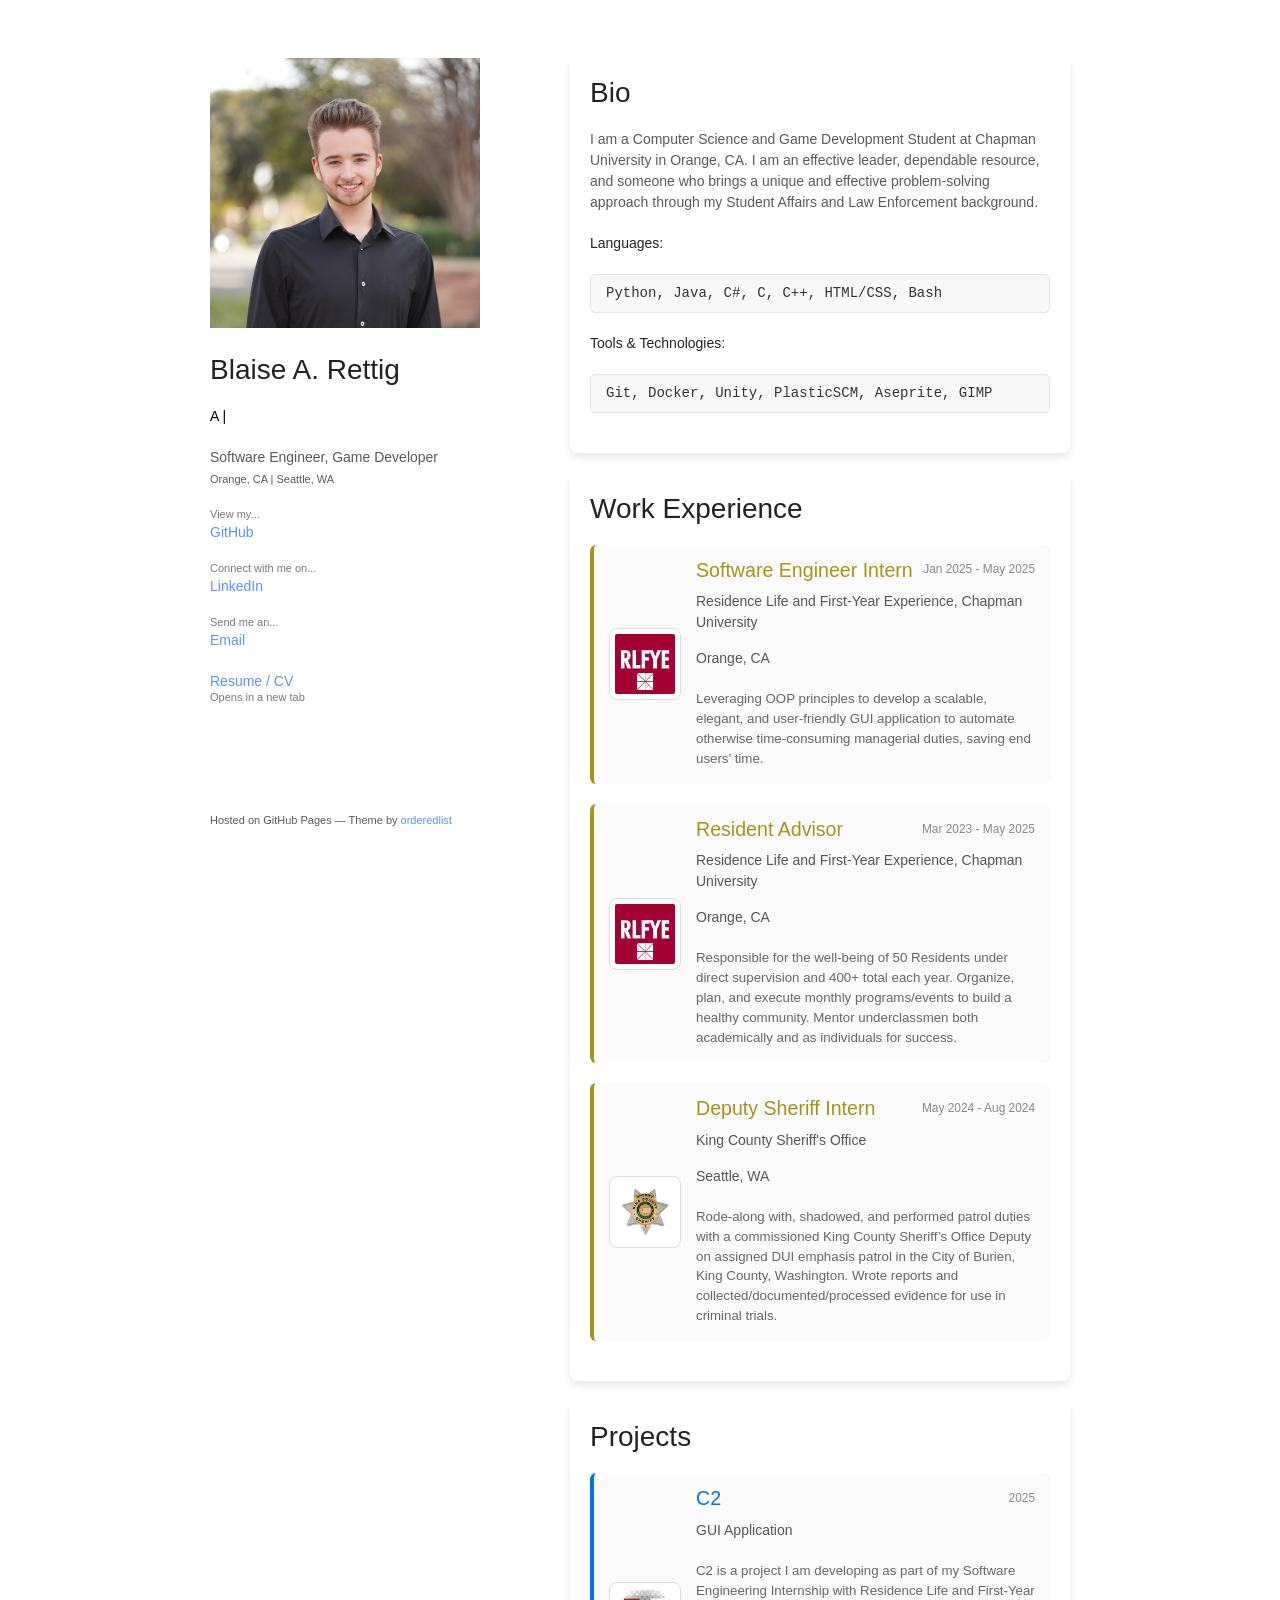
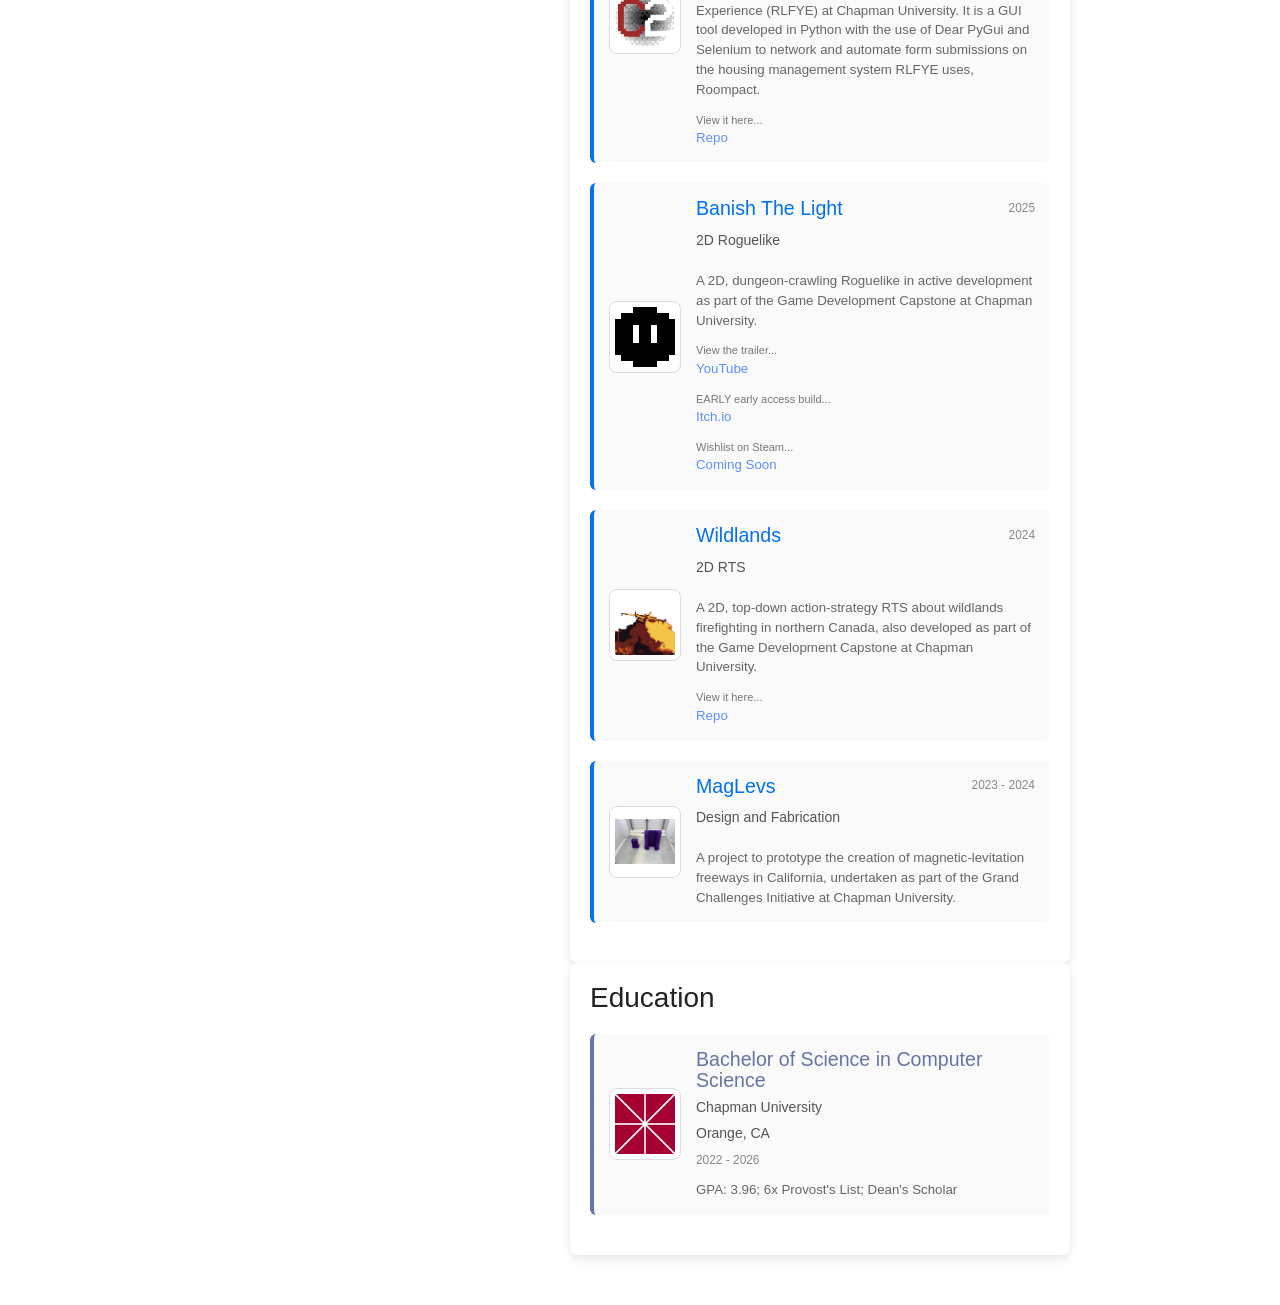
==== index.html @ 91a8cd62 "ea build" ====
<!doctype html>
<html>
  <head>
    <meta charset="utf-8">
    <meta http-equiv="X-UA-Compatible" content="chrome=1">
    <title>Blaise A. Rettig</title>

    <link rel="stylesheet" href="stylesheets/styles.css">
    <link rel="stylesheet" href="stylesheets/pygment_trac.css">
    <link rel="icon" type="image/x-icon" href="assets/img/favicon.png">
    <meta name="viewport" content="width=device-width">
    <!--[if lt IE 9]>
    <script src="//html5shiv.googlecode.com/svn/trunk/html5.js"></script>
    <![endif]-->
  </head>
  <body>

    <div id="project-modal" class="modal">
      <div class="modal-content">
          <span class="close-btn" onclick="closeModal()">&times;</span>
          <h3 id="modal-title">Project Name</h3>
          <img id="main-display" src="" alt="Main Project Image">
          <div id="thumbnail-container" class="thumbnail-container"></div>
          <p class="modal-description" id="modal-description"></p>
      </div>
    </div>

    <div class="wrapper">
      <header>

        <img src="assets/img/passport-new.JPG" alt="Me!" title="Me!"><br><br>

        <h1>Blaise A. Rettig</h1>
        
        <p style="color:#000000">A <span class="typing" style="font-weight: 300; color:#5d8fff;"></span></p>

        <script src="assets/vendor/typed.js/typed.min.js"></script>
          <script type="text/javascript">
            var typed = new Typed('.typing',{
              strings: ["Leader", "Professional", "Problem-Solver","Creator"],
              loop: true,
              typeSpeed: 80,
              backSpeed: 40
            });
          </script>

        <p>Software Engineer, Game Developer<br><small>Orange, CA | Seattle, WA</small></p>
        

        <p class="view"><a href="https://github.com/blaiserettig"><small>View my...</small>GitHub</a></p>
        <p class="view"><a href="https://www.linkedin.com/in/blaise-rettig-191649284/"><small>Connect with me on...</small>LinkedIn</a></p>
        <p class="view"><a href="mailto:blaiserettig@hotmail.com"><small>Send me an...</small>Email</a></p>
        <p class="view"><a href="assets\resume\Rettig_Blaise_Resume.pdf" target="_blank" class="resume-link">Resume / CV<small>Opens in a new tab</small></a></p>
        
<!--         <ul>
          <li><a href="https://github.com/orderedlist/minimal/zipball/master">Download <strong>ZIP File</strong></a></li>
          <li><a href="https://github.com/orderedlist/minimal/tarball/master">Download <strong>TAR Ball</strong></a></li>
          <li><a href="http://github.com/orderedlist/minimal">Fork On <strong>GitHub</strong></a></li>
        </ul> -->
      </header>
      <section>

        <div class="container">

        <h1>Bio</h1>

        <p>I am a Computer Science and Game Development Student at Chapman University in Orange, CA. I am an effective leader, dependable resource,
          and someone who brings a unique and effective problem-solving approach through my Student Affairs and Law Enforcement background.</p>

        <p><strong>Languages:</strong></p><pre>Python, Java, C#, C, C++, HTML/CSS, Bash</pre> 
        <p><strong>Tools & Technologies:</strong></p><pre>Git, Docker, Unity, PlasticSCM, Aseprite, GIMP</pre> 

        </div><br>

        <div class="container">
          <h1>Work Experience</h1>
  

          <div class="experience-item">
            <img src="assets/img/rlfye_logo.png" alt="RLFYE logo" title="RLFYE logo">
            <div class="experience-content">
                <div class="experience-header">
                    <h3>Software Engineer Intern</h3>
                    <span class="date">Jan 2025 - May 2025</span>
                </div>
                <h4>Residence Life and First-Year Experience, Chapman University</h4>
                <h4>Orange, CA</h4>
                <p>Leveraging OOP principles to develop a scalable, elegant, and user-friendly GUI application to automate otherwise time-consuming managerial duties, saving end users’ time.</p>
            </div>
        </div>

        <div class="experience-item">
          <img src="assets/img/rlfye_logo.png" alt="RLFYE logo" title="RLFYE logo">
          <div class="experience-content">
              <div class="experience-header">
                  <h3>Resident Advisor</h3>
                  <span class="date">Mar 2023 - May 2025</span>
              </div>
              <h4>Residence Life and First-Year Experience, Chapman University</h4>
              <h4>Orange, CA</h4>
              <p>Responsible for the well-being of 50 Residents under direct supervision and 400+ total each year. Organize, plan, and execute monthly programs/events to build a healthy community. Mentor underclassmen both academically and as individuals for success.</p>
          </div>
      </div>

      <div class="experience-item">
        <img src="assets/img/king_county_sheriff_s_office_logo.jpg" alt="KCSO logo" title="KCSO logo">
        <div class="experience-content">
            <div class="experience-header">
                <h3>Deputy Sheriff Intern</h3>
                <span class="date">May 2024 - Aug 2024</span>
            </div>
            <h4>King County Sheriff's Office</h4>
            <h4>Seattle, WA</h4>
            <p>Rode-along with, shadowed, and performed patrol duties with a commissioned King County Sheriff’s Office Deputy on assigned DUI emphasis patrol in the City of Burien, King County, Washington. Wrote reports and collected/documented/processed evidence for use in criminal trials.</p>
        </div>
    </div>
  
      </div><br>

      <div class="container">
        <h1>Projects</h1>

        <div class="project-item" onclick="openModal('C2', ['assets/img/C2_PREVIEW_1.png', 'assets/img/C2_PREVIEW_2.png', 'assets/img/C2_PREVIEW_3.png', 'assets/img/C2_DEMO.gif'])">
            <img src="assets/img/C2_LOGO.png" alt="C2 logo" title="C2 logo">
            <div class="project-content">
                <div class="project-header">
                    <h3>C2</h3>
                    <span class="date">2025</span>
                </div>
                <h4>GUI Application</h4>
                <p>C2 is a project I am developing as part of my Software Engineering Internship with Residence Life and First-Year Experience (RLFYE) at Chapman University. 

                  It is a GUI tool developed in Python with the use of Dear PyGui and Selenium to network and automate form submissions on the housing management system RLFYE uses, Roompact.</p>
                  <p class="view"><a href="https://github.com/blaiserettig/C2" target="_blank" onclick="event.stopPropagation();"><small>View it here...</small>Repo</a></p>
                </div>
        </div>

        <div class="project-item" onclick="openModal('Banish The Light', ['assets/img/BTL_PREVIEW_1.png', 'assets/img/BTL_PREVIEW_2.PNG', 'assets/img/BTL_PREVIEW_3.PNG', 'assets/img/BTL_PREVIEW_4.png', 'assets/img/BTL_PREVIEW_5.png'])">
            <img src="assets/img/BTL_LOGO.png" alt="BTL logo" title="BTL logo">
            <div class="project-content">
                <div class="project-header">
                    <h3>Banish The Light</h3>
                    <span class="date">2025</span>
                </div>
                <h4>2D Roguelike</h4>
                <p>A 2D, dungeon-crawling Roguelike in active development as part of the Game Development Capstone at Chapman University.</p>
                <p class="view"><a href="https://www.youtube.com/watch?v=46t07EOdlh8" target="_blank" onclick="event.stopPropagation();"><small>View the trailer...</small>YouTube</a></p>
                <p class="view"><a href="https://tplatt.itch.io/banish-the-light" target="_blank" onclick="event.stopPropagation();"><small>EARLY early access build...</small>Itch.io</a></p>
                <p class="view"><a href="" target="_blank" onclick="event.stopPropagation();"><small>Wishlist on Steam...</small>Coming Soon</a></p>
            </div>
        </div>

        <div class="project-item" onclick="openModal('Wildlands', ['assets/img/WILDLANDS_PREVIEW_1.png', 'assets/img/WILDLANDS_PREVIEW_2.png', 'assets/img/WILDLANDS_PREVIEW_3.png'])">
          <img src="assets/img/WILDLANDS_LOGO.png" alt="Wildlands logo" title="Wildlands logo">
          <div class="project-content">
              <div class="project-header">
                  <h3>Wildlands</h3>
                  <span class="date">2024</span>
              </div>
              <h4>2D RTS</h4>
              <p>A 2D, top-down action-strategy RTS about wildlands firefighting in northern Canada, also developed as part of the Game Development Capstone at Chapman University.</p>
              <p class="view"><a href="https://github.com/blaiserettig/Wildlands" target="_blank" onclick="event.stopPropagation();"><small>View it here...</small>Repo</a></p>
          </div>
      </div>

      <div class="project-item" onclick="openModal('MagLevs', ['assets/img/MAGLEV_PREVIEW_1.png', 'assets/img/MAGLEV_PREVIEW_2.png', 'assets/img/MAGLEV_PREVIEW_3.png'])">
        <img src="assets/img/MAGLEV_LOGO.png" alt="Maglevs logo" title="Maglevs logo">
        <div class="project-content">
            <div class="project-header">
                <h3>MagLevs</h3>
                <span class="date">2023 - 2024</span>
            </div>
            <h4>Design and Fabrication</h4>
            <p>A project to prototype the creation of magnetic-levitation freeways in California, undertaken as part of the Grand Challenges Initiative at Chapman University.</p>
        </div>
    </div>

    </div>

    <!-- Modal -->
    <div id="project-modal" class="modal">
      <div class="modal-content">
          <span class="close-btn" onclick="closeModal()">×</span>
          <h3 id="modal-title">Project Name</h3>
          <div class="main-image-container">
              <img id="main-display" src="" alt="Project image">
              <span class="nav-arrow left" onclick="changeImage(-1)">❮</span>
              <span class="nav-arrow right" onclick="changeImage(1)">❯</span>
          </div>
          <div class="thumbnail-container" id="thumbnail-container"></div>
          <p class="modal-description" id="modal-description"></p>
      </div>
  </div>

    <script>
      let currentImages = [];
      let currentIndex = 0;

      function openModal(title, images, description) {
          currentImages = images;
          currentIndex = 0;
          
          document.getElementById("modal-title").textContent = title;
          document.getElementById("modal-description").textContent = description;
          
          const mainImage = document.getElementById("main-display");
          const thumbnailContainer = document.getElementById("thumbnail-container");

          // Set initial main image
          mainImage.src = images[0];

          // Populate thumbnails
          thumbnailContainer.innerHTML = "";
          images.forEach((img, index) => {
              const thumb = document.createElement("img");
              thumb.src = img;
              thumb.alt = title;
              thumb.title = title;
              thumb.classList.add("thumbnail");
              if (index === 0) thumb.classList.add("active");

              thumb.onclick = () => {
                  currentIndex = index;
                  updateMainImage();
              };

              thumbnailContainer.appendChild(thumb);
          });

          document.getElementById("project-modal").style.display = "flex";
      }

      function updateMainImage() {
          const mainImage = document.getElementById("main-display");
          const thumbnails = document.querySelectorAll(".thumbnail");
          
          mainImage.src = currentImages[currentIndex];
          thumbnails.forEach((thumb, index) => {
              thumb.classList.toggle("active", index === currentIndex);
          });
      }

      function changeImage(direction) {
          currentIndex = (currentIndex + direction + currentImages.length) % currentImages.length;
          updateMainImage();
      }

      function closeModal() {
          document.getElementById("project-modal").style.display = "none";
      }

      // Close modal when clicking outside
      window.addEventListener('click', function(event) {
          const modal = document.getElementById('project-modal');
          if (event.target === modal) {
              closeModal();
          }
      });

      // Keyboard navigation
      document.addEventListener('keydown', function(event) {
          if (document.getElementById("project-modal").style.display === "flex") {
              if (event.key === "ArrowLeft") {
                  changeImage(-1);
              } else if (event.key === "ArrowRight") {
                  changeImage(1);
              } else if (event.key === "Escape") {
                  closeModal();
              }
          }
      });
  </script>

        <div class="container">
          <h1>Education</h1>

          <div class="education-item">
            <img src="assets/img/chapman_university_logo.jpg" alt="Chapman logo" title="Chapman logo">
            <div class="education-content">
                <h3>Bachelor of Science in Computer Science</h3>
                <h4>Chapman University</h4>
                <h4>Orange, CA</h4>
                <span class="date">2022 - 2026</span>
                <p>GPA: 3.96; 6x Provost's List;  Dean's Scholar </p>
            </div>
        </div>



        </div>


      </section>
      <footer>
        <!-- <p>Website based on the work of <a href="http://github.com/orderedlist">Steve Smith</a></p> -->
        <p><small>Hosted on GitHub Pages &mdash; Theme by <a href="https://github.com/orderedlist">orderedlist</a></small></p>
      </footer>
    </div>
    <script src="javascripts/scale.fix.js"></script>
  </body>
</html>
---- stylesheets/styles.css ----
body {
  background-color: #fff;
  padding:50px;
  font: 14px/1.5 -apple-system, BlinkMacSystemFont, "Segoe UI", Roboto, Oxygen, Ubuntu, Cantarell, "Fira Sans", "Droid Sans", "Helvetica Neue", Arial, sans-serif, "Apple Color Emoji", "Segoe UI Emoji", "Segoe UI Symbol";
  color:#595959;
  font-weight:400;
}

h1, h2, h3, h4, h5, h6 {
  color:#222;
  margin:0 0 20px;
}

p, ul, ol, table, pre, dl {
  margin:0 0 20px;
}

h1, h2, h3 {
  line-height:1.1;
}

h1 {
  font-size:28px;
  font-weight: 500;
}

h2 {
  color:#393939;
  font-weight: 500;
}

h3, h4, h5, h6 {
  color:#494949;
  font-weight: 500;
}

a {
  color:#5d8fff;
  text-decoration:none;
}

a:hover {
  color:#31a1ae;
}

a small {
  font-size:11px;
  color:#777;
  margin-top:-0.3em;
  display:block;
}

a:hover small {
  color:#777;
}


.wrapper {
  width:860px;
  margin:0 auto;
}

blockquote {
  border-left:1px solid #e5e5e5;
  margin:0;
  padding:0 0 0 20px;
  font-style:italic;
}

code, pre {
  font-family:Monaco, Bitstream Vera Sans Mono, Lucida Console, Terminal, Consolas, Liberation Mono, DejaVu Sans Mono, Courier New, monospace;
  color:#333;
  white-space: pre-wrap;       /* Since CSS 2.1 */
    white-space: -moz-pre-wrap;  /* Mozilla, since 1999 */
    white-space: -pre-wrap;      /* Opera 4-6 */
    white-space: -o-pre-wrap;    /* Opera 7 */
    word-wrap: break-word;       /* Internet Explorer 5.5+ */
}

pre {
  padding:8px 15px;
  background: #f8f8f8;
  border-radius:5px;
  border:1px solid #e5e5e5;
  overflow-x: auto;
}

table {
  width:100%;
  border-collapse:collapse;
}

th, td {
  text-align:left;
  padding:5px 10px;
  border-bottom:1px solid #e5e5e5;
}

dt {
  color:#444;
  font-weight:500;
}

th {
  color:#444;
}

img {
  max-width:100%;
}

header {
  width:270px;
  float:left;
  position:fixed;
  -webkit-font-smoothing:subpixel-antialiased;
}

header ul {
  list-style:none;
  height:40px;
  padding:0;
  background: #f4f4f4;
  border-radius:5px;
  border:1px solid #e0e0e0;
  width:270px;
}

header li {
  width:89px;
  float:left;
  border-right:1px solid #e0e0e0;
  height:40px;
}

header li:first-child a {
  border-radius:5px 0 0 5px;
}

header li:last-child a {
  border-radius:0 5px 5px 0;
}

header ul a {
  line-height:1;
  font-size:11px;
  color:#999;
  display:block;
  text-align:center;
  padding-top:6px;
  height:34px;
}

header ul a:hover {
  color:#999;
}

header ul a:active {
  background-color:#f0f0f0;
}

strong {
  color:#222;
  font-weight:500;
}

header ul li + li + li {
  border-right:none;
  width:89px;
}

header ul a strong {
  font-size:14px;
  display:block;
  color:#222;
}

section {
  width:500px;
  float:right;
  padding-bottom:50px;
}

small {
  font-size:11px;
}

hr {
  border:0;
  background:#e5e5e5;
  height:1px;
  margin:0 0 20px;
}

footer {
  width:270px;
  float:left;
  position:fixed;
  bottom:50px;
  -webkit-font-smoothing:subpixel-antialiased;
}

@media print, screen and (max-width: 960px) {

  div.wrapper {
    width:auto;
    margin:0;
  }

  header, section, footer {
    float:none;
    position:static;
    width:auto;
  }

  header {
    padding-right:320px;
  }

  section {
    border:1px solid #e5e5e5;
    border-width:1px 0;
    padding:20px 0;
    margin:0 0 20px;
  }

  header a small {
    display:inline;
  }

  header ul {
    position:absolute;
    right:50px;
    top:52px;
  }
}

@media print, screen and (max-width: 720px) {
  body {
    word-wrap:break-word;
  }

  header {
    padding:0;
  }

  header ul, header p.view {
    position:static;
  }

  pre, code {
    word-wrap:normal;
  }
}

@media print, screen and (max-width: 480px) {
  body {
    padding:15px;
  }

  header ul {
    width:99%;
  }

  header li, header ul li + li + li {
    width:33%;
  }
}

@media print {
  body {
    padding:0.4in;
    font-size:12pt;
    color:#444;
  }
}

.container {
  max-width: 800px;
  margin: 0 auto;
  background: #fff;
  padding: 20px;
  border-radius: 8px;
  box-shadow: 0px 4px 10px rgba(0, 0, 0, 0.1);
}

.experience-item {
  display: flex;
  align-items: center;
  border-left: 4px solid #a69317;
  padding: 15px;
  margin-bottom: 20px;
  background: #fafafa;
  border-radius: 6px;
  position: relative;
  flex-wrap: wrap; /* Ensures responsive layout */
}

.experience-item img {
  width: 60px;
  height: 60px;
  object-fit: contain;
  margin-right: 15px;
  border-radius: 8px;
  border: 1px solid #ddd;
  background: #fff;
  padding: 5px;
}

.experience-content {
  flex: 1;
  display: flex;
  flex-direction: column;
  gap: 5px;
}

.experience-header {
  display: flex;
  justify-content: space-between;
  align-items: center;
  flex-wrap: wrap;
}

.experience-header h3 {
  margin: 0;
  color: #a69317;
  font-size: 1.4em;
  flex: 1;
}

.date {
  font-size: 0.85em;
  color: #888;
  white-space: nowrap;
}

.experience-content h4 {
  margin: 5px 0;
  color: #555;
  font-weight: normal;
}

.experience-content p {
  margin: 10px 0 0;
  font-size: 0.95em;
  color: #666;
}

@media (max-width: 600px) {
  .experience-item {
      flex-direction: column;
      align-items: flex-start;
  }

  .experience-item img {
      margin-bottom: 10px;
  }

  .date {
      position: static;
      display: block;
      margin-top: 5px;
  }
}

.education-item img {
  width: 60px; /* Adjust as needed */
  height: 60px;
  object-fit: contain;
  margin-right: 15px;
  border-radius: 8px;
  border: 1px solid #ddd;
  background: #fff;
  padding: 5px;
}

.date {
  font-size: 0.85em;
  color: #888;
  white-space: nowrap; /* Prevents date from wrapping */
}

.education-item {
  display: flex;
  align-items: center;
  border-left: 4px solid #6574a6;
  padding: 15px;
  margin-bottom: 20px;
  background: #fafafa;
  border-radius: 6px;
  position: relative;
}

.education-item img {
  width: 60px; /* Adjust as needed */
  height: 60px;
  object-fit: contain;
  margin-right: 15px;
  border-radius: 8px;
  border: 1px solid #ddd;
  background: #fff;
  padding: 5px;
}

.education-content {
  flex: 1;
}

.education-content h3 {
  margin: 0;
  color: #6574a6;
  font-size: 1.4em;
}

.education-content h4 {
  margin: 5px 0;
  color: #555;
  font-weight: normal;
}

.education-content p {
  margin: 10px 0 0;
  font-size: 0.95em;
  color: #666;
}

@media (max-width: 600px) {
  .education-item {
      flex-direction: column;
      align-items: flex-start;
  }

  .education-item img {
      margin-bottom: 10px;
  }

  .date {
      position: static;
      display: block;
      margin-top: 5px;
  }
}

.project-item {
  display: flex;
  align-items: center;
  border-left: 4px solid #0072ed;
  padding: 15px;
  margin-bottom: 20px;
  background: #fafafa;
  border-radius: 6px;
  position: relative;
  flex-wrap: wrap;
  cursor: pointer;
  transition: background 0.3s;
}

.project-item:hover {
  background: #f0f0f0;
}

.project-item img {
  width: 60px;
  height: 60px;
  object-fit: contain;
  margin-right: 15px;
  border-radius: 8px;
  border: 1px solid #ddd;
  background: #fff;
  padding: 5px;
}

.project-content {
  flex: 1;
  display: flex;
  flex-direction: column;
  gap: 5px;
}

.project-header {
  display: flex;
  justify-content: space-between;
  align-items: center;
  flex-wrap: wrap;
}

.project-header h3 {
  margin: 0;
  color: #0072ed;
  font-size: 1.4em;
  flex: 1;
}

.date {
  font-size: 0.85em;
  color: #888;
  white-space: nowrap;
}

.project-content h4 {
  margin: 5px 0;
  color: #555;
  font-weight: normal;
}

.project-content p {
  margin: 10px 0 0;
  font-size: 0.95em;
  color: #666;
}

.modal {
  display: none;
  position: fixed;
  z-index: 1000;
  left: 0;
  top: 0;
  width: 100%;
  height: 100%;
  background-color: rgba(0, 0, 0, 0.7);
  justify-content: center;
  align-items: center;
  overflow: auto;
}

.modal-content {
  background: #fff;
  padding: 20px;
  width: 90%;
  max-width: 1200px;
  border-radius: 10px;
  text-align: center;
  position: relative;
  display: flex;
  flex-direction: column;
  gap: 15px;
}

.close-btn {
  position: absolute;
  top: 10px;
  right: 15px;
  font-size: 1.5em;
  cursor: pointer;
  color: #333;
}

/* Modal Styles */
.modal {
  display: none;
  position: fixed;
  z-index: 1000;
  left: 0;
  top: 0;
  width: 100%;
  height: 100%;
  background-color: rgba(0, 0, 0, 0.7);
  justify-content: center;
  align-items: center;
  overflow: auto;
}

.modal-content {
  background: #fff;
  padding: 20px;
  width: 90%;
  max-width: 1200px;
  border-radius: 10px;
  text-align: center;
  position: relative;
  display: flex;
  flex-direction: column;
  gap: 15px;
}

.close-btn {
  position: absolute;
  top: 10px;
  right: 15px;
  font-size: 1.5em;
  cursor: pointer;
  color: #333;
}

.main-image-container {
  position: relative;
  width: 100%;
  max-height: 60vh;
  display: flex;
  justify-content: center;
  align-items: center;
}

#main-display {
  max-width: 100%;
  max-height: 60vh;
  object-fit: contain;
  border-radius: 10px;
}

.nav-arrow {
  position: absolute;
  top: 50%;
  transform: translateY(-50%);
  font-size: 1.5em;
  color: #fff;
  background: rgba(0, 0, 0, 0.6);
  padding: 5px 10px;
  cursor: pointer;
  opacity: 0;
  transition: opacity 0.2s;
  user-select: none;
}

.main-image-container:hover .nav-arrow {
  opacity: 1;
}

.nav-arrow.left {
  left: 0;
  border-radius: 0 5px 5px 0;
}

.nav-arrow.right {
  right: 0;
  border-radius: 5px 0 0 5px;
}

.thumbnail-container {
  display: flex;
  justify-content: center;
  gap: 10px;
  flex-wrap: wrap;
  margin-top: 10px;
}

.thumbnail {
  width: 80px;
  height: 60px;
  object-fit: cover;
  cursor: pointer;
  border-radius: 5px;
  border: 2px solid transparent;
  transition: border 0.2s;
}

.thumbnail.active,
.thumbnail:hover {
  border: 2px solid #FF5733;
}

.modal-description {
  margin-top: 15px;
  color: #333;
  max-height: 100px;
  overflow-y: auto;
}

/* Mobile responsiveness */
@media (max-width: 768px) {
  .modal-content {
      width: 95%;
      padding: 10px;
  }

  #main-display {
      max-height: 50vh;
  }

  .thumbnail {
      width: 60px;
      height: 45px;
  }

  .nav-arrow {
      font-size: 1.2em;
      padding: 4px 8px;
      opacity: 1; /* Always visible on mobile */
  }
}

@media (max-width: 480px) {
  .modal-content {
      width: 98%;
  }

  #main-display {
      max-height: 40vh;
  }

  .thumbnail {
      width: 50px;
      height: 38px;
  }

  .nav-arrow {
      font-size: 1em;
      padding: 3px 6px;
  }
}
---- stylesheets/pygment_trac.css ----
.highlight  { background: #ffffff; }
.highlight .c { color: #999988; font-style: italic } /* Comment */
.highlight .err { color: #a61717; background-color: #e3d2d2 } /* Error */
.highlight .k { font-weight: bold } /* Keyword */
.highlight .o { font-weight: bold } /* Operator */
.highlight .cm { color: #999988; font-style: italic } /* Comment.Multiline */
.highlight .cp { color: #999999; font-weight: bold } /* Comment.Preproc */
.highlight .c1 { color: #999988; font-style: italic } /* Comment.Single */
.highlight .cs { color: #999999; font-weight: bold; font-style: italic } /* Comment.Special */
.highlight .gd { color: #000000; background-color: #ffdddd } /* Generic.Deleted */
.highlight .gd .x { color: #000000; background-color: #ffaaaa } /* Generic.Deleted.Specific */
.highlight .ge { font-style: italic } /* Generic.Emph */
.highlight .gr { color: #aa0000 } /* Generic.Error */
.highlight .gh { color: #999999 } /* Generic.Heading */
.highlight .gi { color: #000000; background-color: #ddffdd } /* Generic.Inserted */
.highlight .gi .x { color: #000000; background-color: #aaffaa } /* Generic.Inserted.Specific */
.highlight .go { color: #888888 } /* Generic.Output */
.highlight .gp { color: #555555 } /* Generic.Prompt */
.highlight .gs { font-weight: bold } /* Generic.Strong */
.highlight .gu { color: #800080; font-weight: bold; } /* Generic.Subheading */
.highlight .gt { color: #aa0000 } /* Generic.Traceback */
.highlight .kc { font-weight: bold } /* Keyword.Constant */
.highlight .kd { font-weight: bold } /* Keyword.Declaration */
.highlight .kn { font-weight: bold } /* Keyword.Namespace */
.highlight .kp { font-weight: bold } /* Keyword.Pseudo */
.highlight .kr { font-weight: bold } /* Keyword.Reserved */
.highlight .kt { color: #445588; font-weight: bold } /* Keyword.Type */
.highlight .m { color: #009999 } /* Literal.Number */
.highlight .s { color: #d14 } /* Literal.String */
.highlight .na { color: #008080 } /* Name.Attribute */
.highlight .nb { color: #0086B3 } /* Name.Builtin */
.highlight .nc { color: #445588; font-weight: bold } /* Name.Class */
.highlight .no { color: #008080 } /* Name.Constant */
.highlight .ni { color: #800080 } /* Name.Entity */
.highlight .ne { color: #990000; font-weight: bold } /* Name.Exception */
.highlight .nf { color: #990000; font-weight: bold } /* Name.Function */
.highlight .nn { color: #555555 } /* Name.Namespace */
.highlight .nt { color: #000080 } /* Name.Tag */
.highlight .nv { color: #008080 } /* Name.Variable */
.highlight .ow { font-weight: bold } /* Operator.Word */
.highlight .w { color: #bbbbbb } /* Text.Whitespace */
.highlight .mf { color: #009999 } /* Literal.Number.Float */
.highlight .mh { color: #009999 } /* Literal.Number.Hex */
.highlight .mi { color: #009999 } /* Literal.Number.Integer */
.highlight .mo { color: #009999 } /* Literal.Number.Oct */
.highlight .sb { color: #d14 } /* Literal.String.Backtick */
.highlight .sc { color: #d14 } /* Literal.String.Char */
.highlight .sd { color: #d14 } /* Literal.String.Doc */
.highlight .s2 { color: #d14 } /* Literal.String.Double */
.highlight .se { color: #d14 } /* Literal.String.Escape */
.highlight .sh { color: #d14 } /* Literal.String.Heredoc */
.highlight .si { color: #d14 } /* Literal.String.Interpol */
.highlight .sx { color: #d14 } /* Literal.String.Other */
.highlight .sr { color: #009926 } /* Literal.String.Regex */
.highlight .s1 { color: #d14 } /* Literal.String.Single */
.highlight .ss { color: #990073 } /* Literal.String.Symbol */
.highlight .bp { color: #999999 } /* Name.Builtin.Pseudo */
.highlight .vc { color: #008080 } /* Name.Variable.Class */
.highlight .vg { color: #008080 } /* Name.Variable.Global */
.highlight .vi { color: #008080 } /* Name.Variable.Instance */
.highlight .il { color: #009999 } /* Literal.Number.Integer.Long */

.type-csharp .highlight .k { color: #0000FF }
.type-csharp .highlight .kt { color: #0000FF }
.type-csharp .highlight .nf { color: #000000; font-weight: normal }
.type-csharp .highlight .nc { color: #2B91AF }
.type-csharp .highlight .nn { color: #000000 }
.type-csharp .highlight .s { color: #A31515 }
.type-csharp .highlight .sc { color: #A31515 }
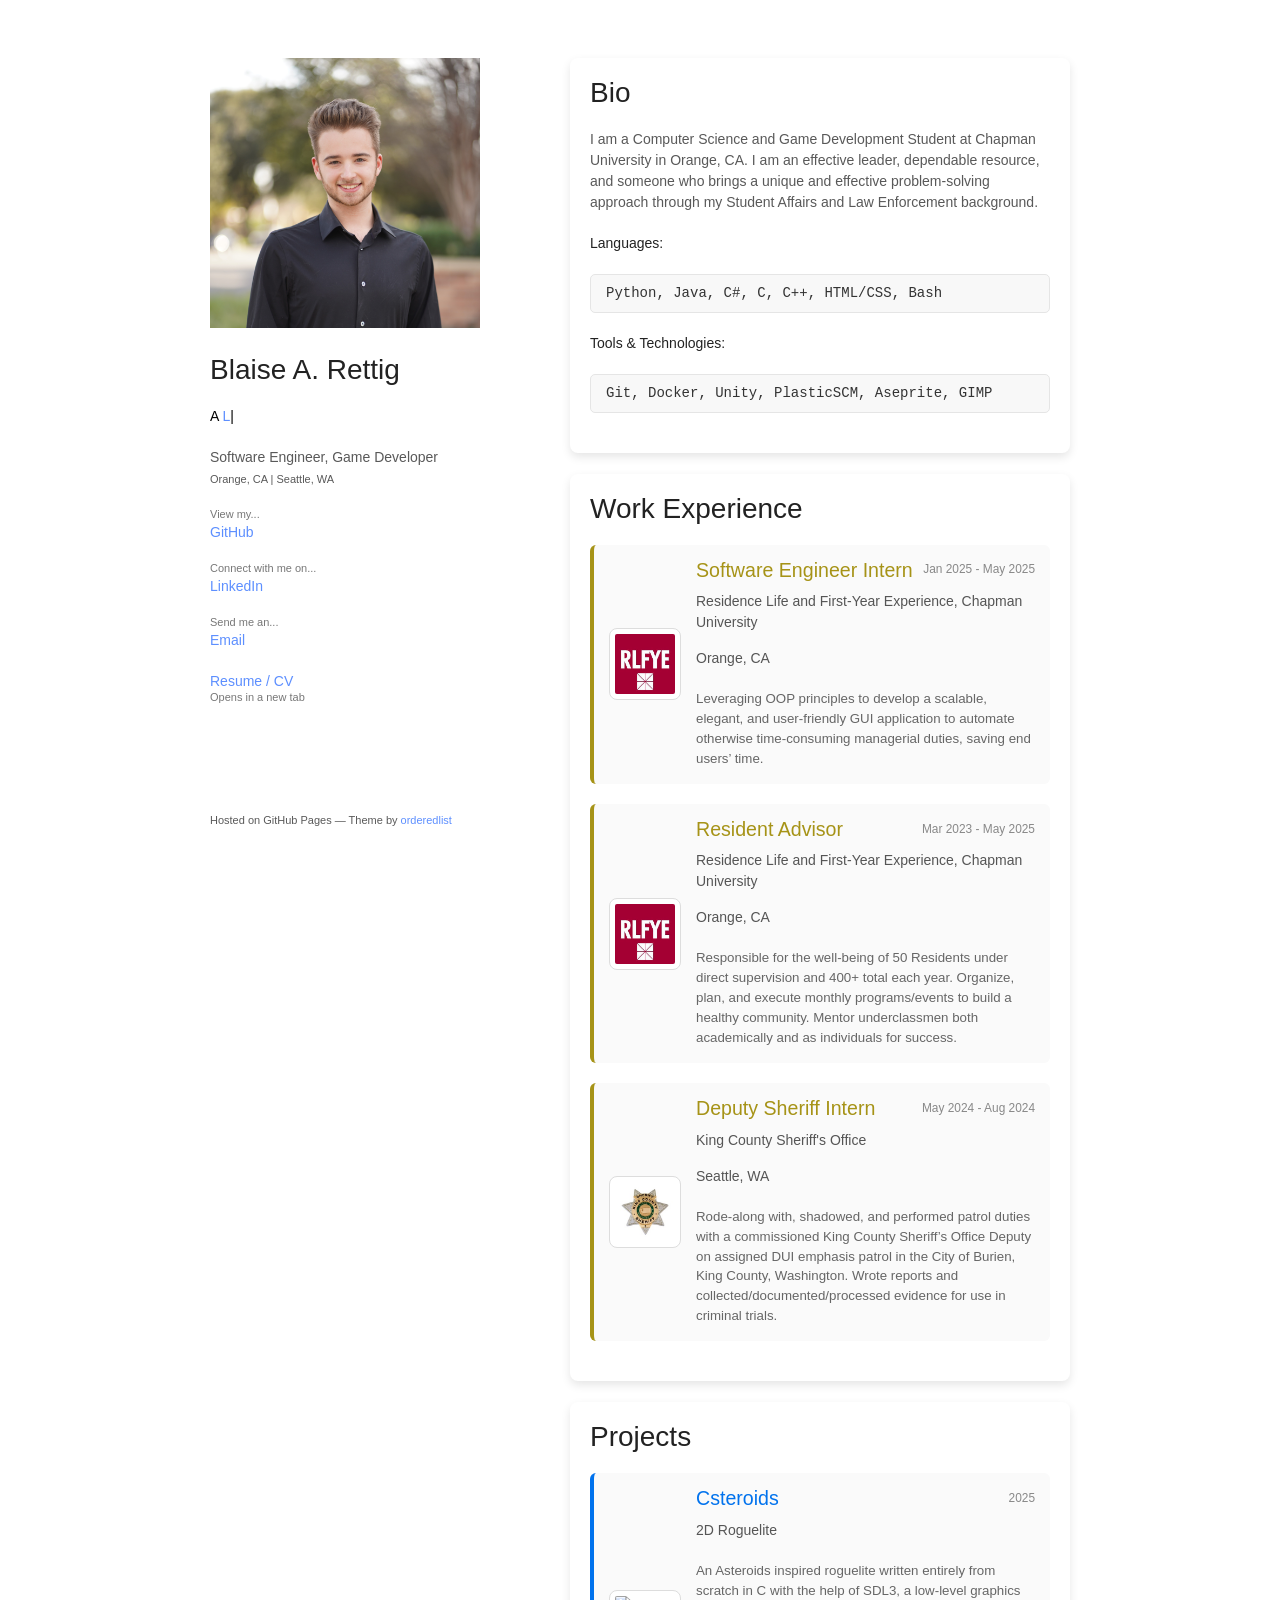
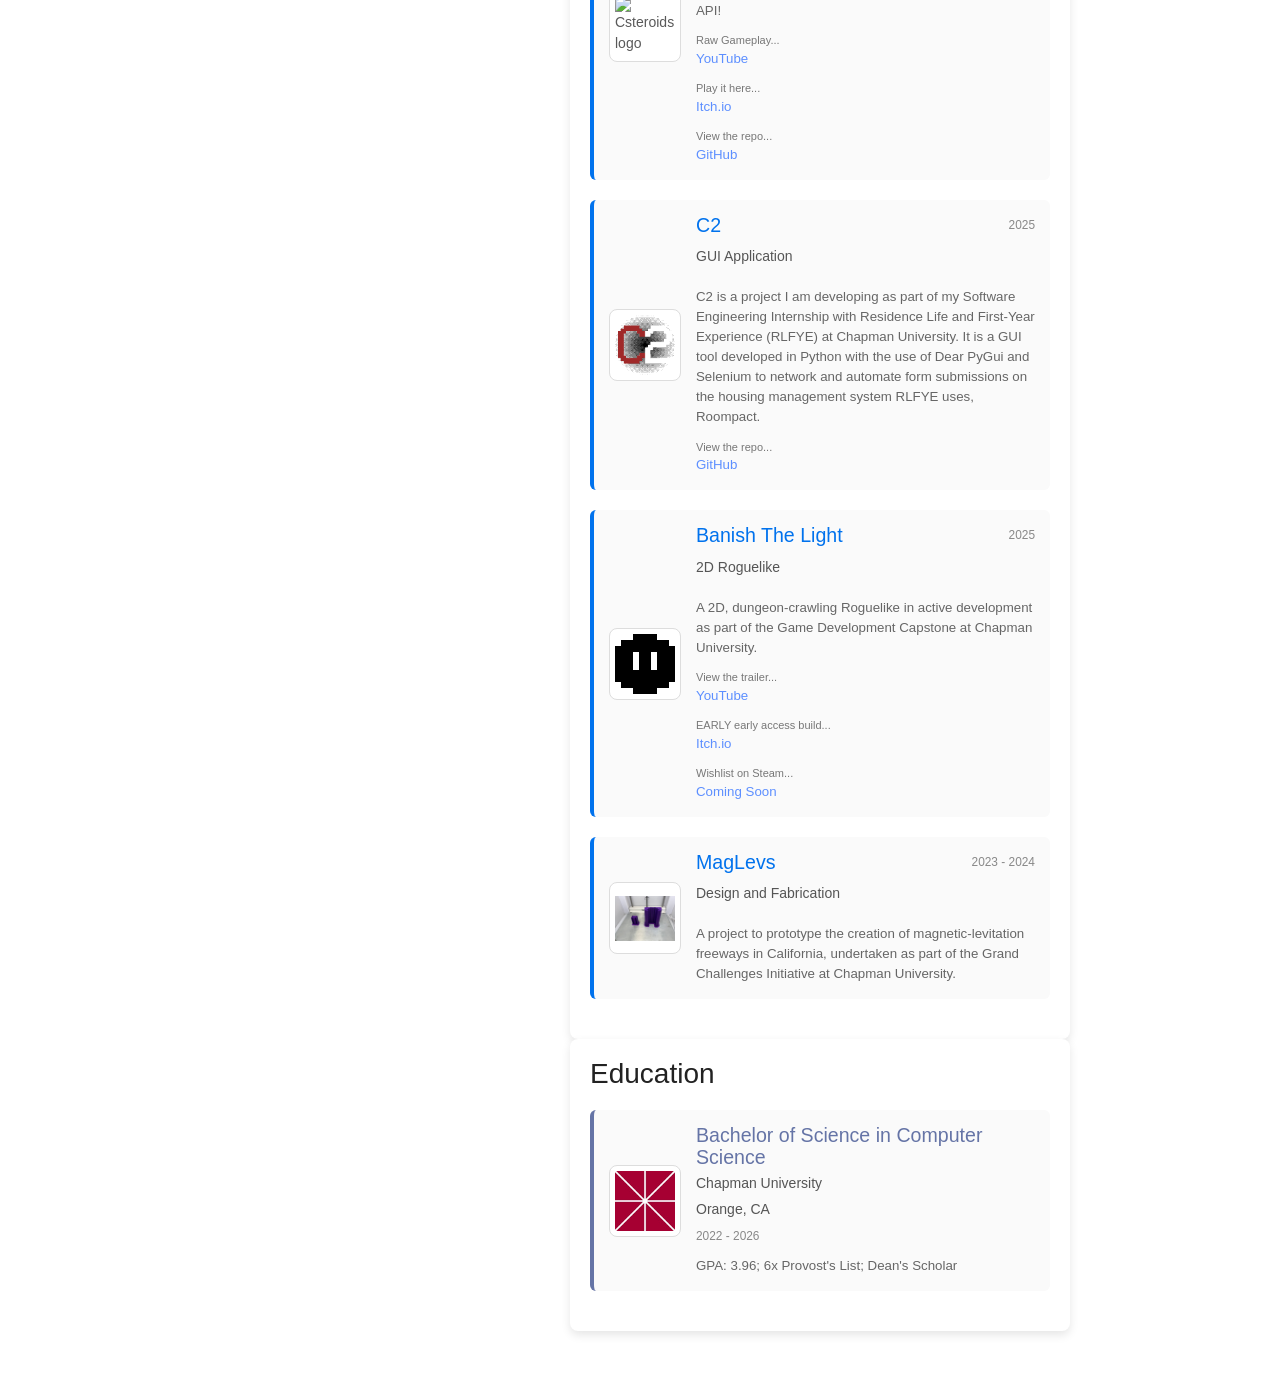
==== commit da82336e: "update" ====
--- a/index.html
+++ b/index.html
@@ -120,6 +120,23 @@
       <div class="container">
         <h1>Projects</h1>
 
+
+                <div class="project-item" onclick="openModal('Csteroids', ['https://raw.githubusercontent.com/blaiserettig/Csteroids/refs/heads/main/screenshots/2.png', 'https://raw.githubusercontent.com/blaiserettig/Csteroids/refs/heads/main/screenshots/3.png', 'https://raw.githubusercontent.com/blaiserettig/Csteroids/refs/heads/main/screenshots/4.png'])">
+            <img src="https://raw.githubusercontent.com/blaiserettig/Csteroids/refs/heads/main/screenshots/7.png" alt="Csteroids logo" title="Csteroids logo">
+            <div class="project-content">
+                <div class="project-header">
+                    <h3>Csteroids</h3>
+                    <span class="date">2025</span>
+                </div>
+                <h4>2D Roguelite</h4>
+                <p>An Asteroids inspired roguelite written entirely from scratch in C with the help of SDL3, a low-level graphics API!</p>
+                <p class="view"><a href="https://www.youtube.com/watch?v=QF_hU9Bs-Q4" target="_blank" onclick="event.stopPropagation();"><small>Raw Gameplay...</small>YouTube</a></p>
+                <p class="view"><a href="https://alx-r.itch.io/csteroids" target="_blank" onclick="event.stopPropagation();"><small>Play it here...</small>Itch.io</a></p>
+                <p class="view"><a href="https://github.com/blaiserettig/Csteroids" target="_blank" onclick="event.stopPropagation();"><small>View the repo...</small>GitHub</a></p>
+            </div>
+        </div>
+
+
         <div class="project-item" onclick="openModal('C2', ['assets/img/C2_PREVIEW_1.png', 'assets/img/C2_PREVIEW_2.png', 'assets/img/C2_PREVIEW_3.png', 'assets/img/C2_DEMO.gif'])">
             <img src="assets/img/C2_LOGO.png" alt="C2 logo" title="C2 logo">
             <div class="project-content">
@@ -131,7 +148,7 @@
                 <p>C2 is a project I am developing as part of my Software Engineering Internship with Residence Life and First-Year Experience (RLFYE) at Chapman University. 
 
                   It is a GUI tool developed in Python with the use of Dear PyGui and Selenium to network and automate form submissions on the housing management system RLFYE uses, Roompact.</p>
-                  <p class="view"><a href="https://github.com/blaiserettig/C2" target="_blank" onclick="event.stopPropagation();"><small>View it here...</small>Repo</a></p>
+                  <p class="view"><a href="https://github.com/blaiserettig/C2" target="_blank" onclick="event.stopPropagation();"><small>View the repo...</small>GitHub</a></p>
                 </div>
         </div>
 
@@ -149,19 +166,6 @@
                 <p class="view"><a href="" target="_blank" onclick="event.stopPropagation();"><small>Wishlist on Steam...</small>Coming Soon</a></p>
             </div>
         </div>
-
-        <div class="project-item" onclick="openModal('Wildlands', ['assets/img/WILDLANDS_PREVIEW_1.png', 'assets/img/WILDLANDS_PREVIEW_2.png', 'assets/img/WILDLANDS_PREVIEW_3.png'])">
-          <img src="assets/img/WILDLANDS_LOGO.png" alt="Wildlands logo" title="Wildlands logo">
-          <div class="project-content">
-              <div class="project-header">
-                  <h3>Wildlands</h3>
-                  <span class="date">2024</span>
-              </div>
-              <h4>2D RTS</h4>
-              <p>A 2D, top-down action-strategy RTS about wildlands firefighting in northern Canada, also developed as part of the Game Development Capstone at Chapman University.</p>
-              <p class="view"><a href="https://github.com/blaiserettig/Wildlands" target="_blank" onclick="event.stopPropagation();"><small>View it here...</small>Repo</a></p>
-          </div>
-      </div>
 
       <div class="project-item" onclick="openModal('MagLevs', ['assets/img/MAGLEV_PREVIEW_1.png', 'assets/img/MAGLEV_PREVIEW_2.png', 'assets/img/MAGLEV_PREVIEW_3.png'])">
         <img src="assets/img/MAGLEV_LOGO.png" alt="Maglevs logo" title="Maglevs logo">
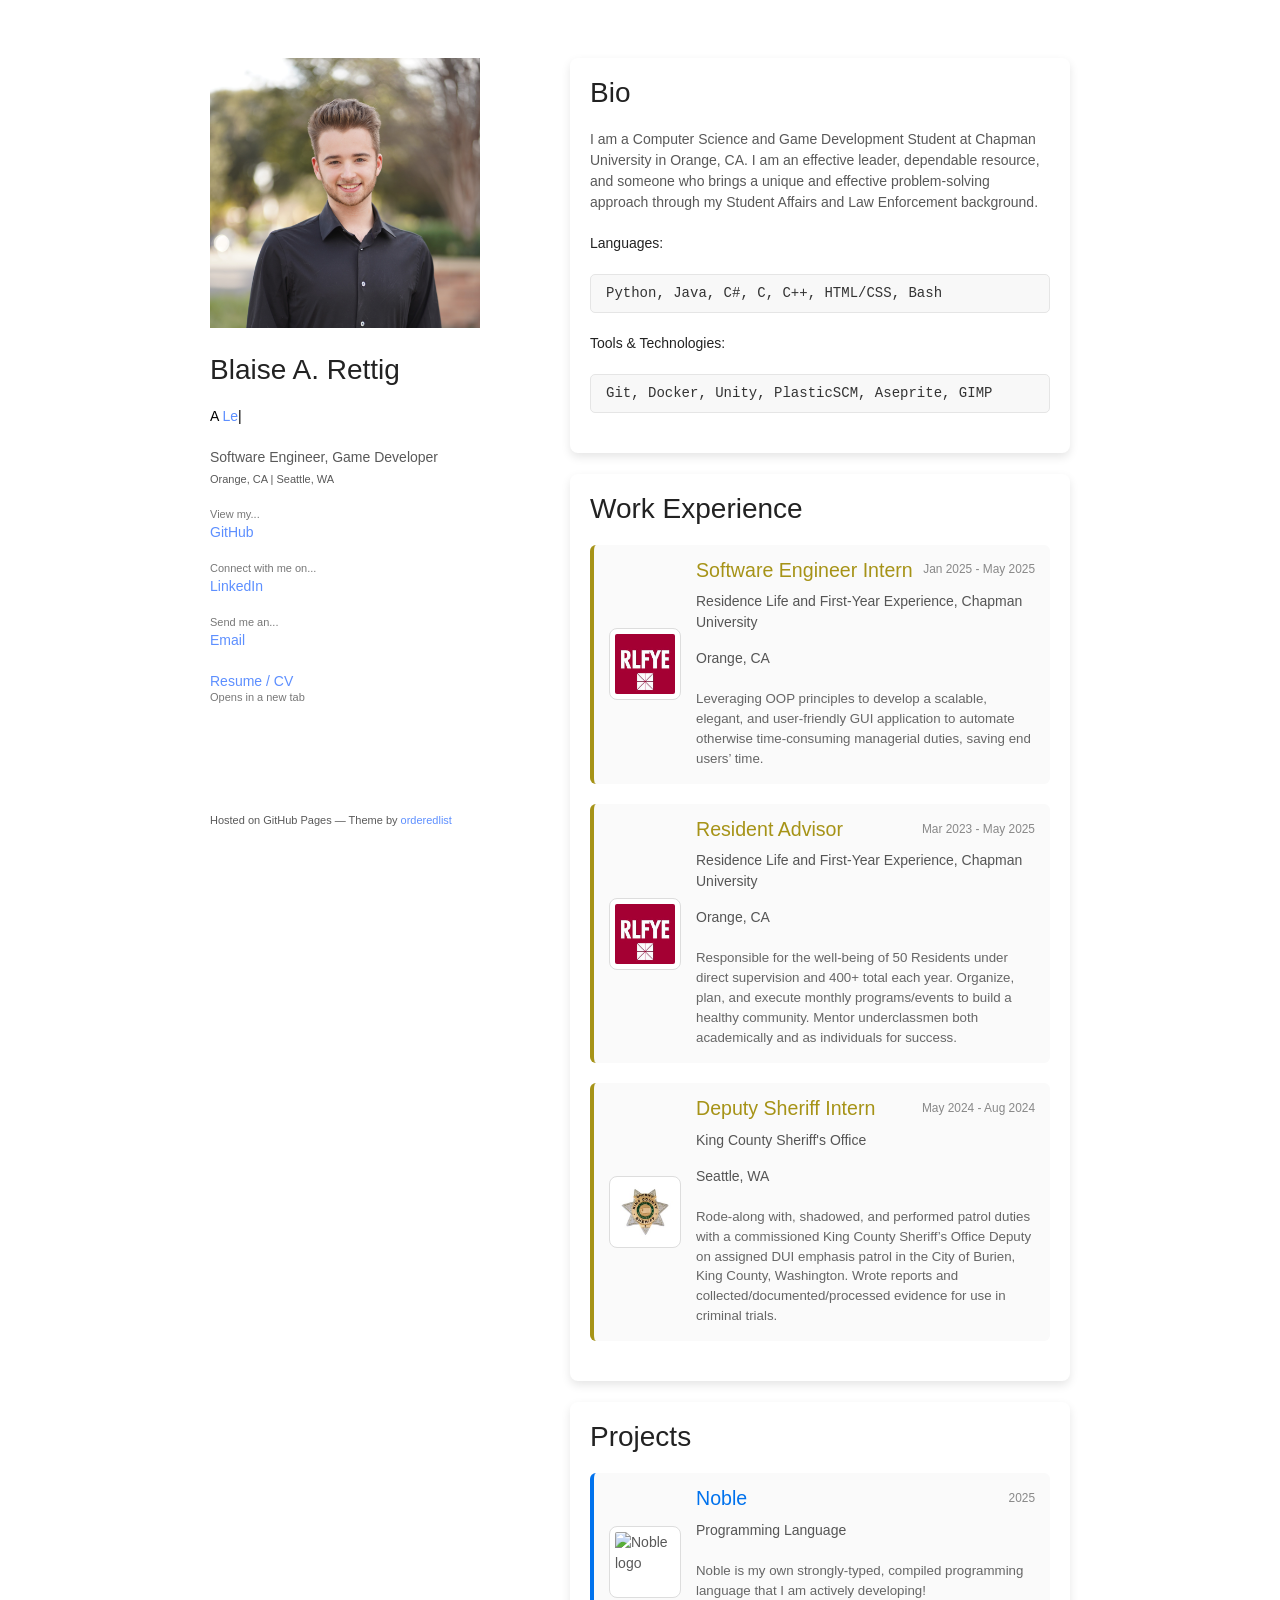
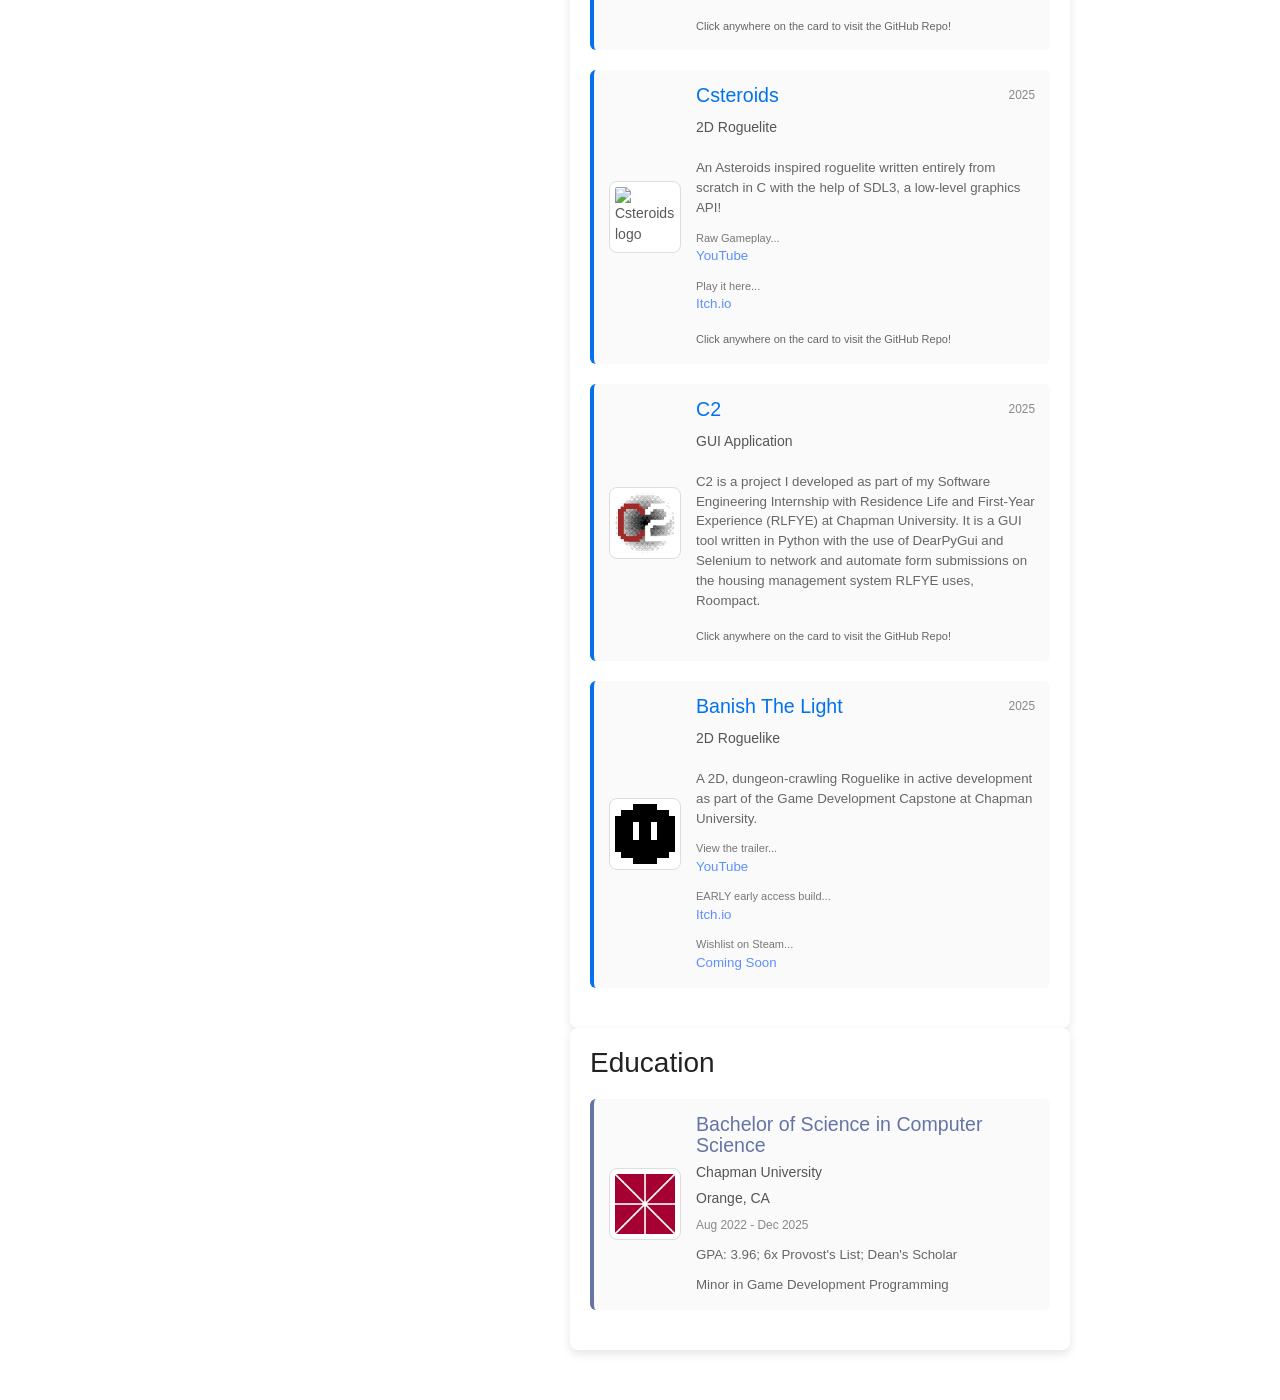
==== commit d71e8bb1: "updates" ====
--- a/index.html
+++ b/index.html
@@ -121,7 +121,21 @@
         <h1>Projects</h1>
 
 
-                <div class="project-item" onclick="openModal('Csteroids', ['https://raw.githubusercontent.com/blaiserettig/Csteroids/refs/heads/main/screenshots/2.png', 'https://raw.githubusercontent.com/blaiserettig/Csteroids/refs/heads/main/screenshots/3.png', 'https://raw.githubusercontent.com/blaiserettig/Csteroids/refs/heads/main/screenshots/4.png'])">
+                <div class="project-item" onclick="window.open('https://github.com/blaiserettig/Noble', '_blank')">
+            <img src="https://raw.githubusercontent.com/blaiserettig/blaiserettig.github.io/refs/heads/main/assets/img/NBL_LOGO.png" alt="Noble logo" title="Noble logo">
+            <div class="project-content">
+                <div class="project-header">
+                    <h3>Noble</h3>
+                    <span class="date">2025</span>
+                </div>
+                <h4>Programming Language</h4>
+                <p>Noble is my own strongly-typed, compiled programming language that I am actively developing!</p>
+                <p class="view"><small>Click anywhere on the card to visit the GitHub Repo!</small></p>
+            </div>
+        </div>
+
+
+                <div class="project-item" onclick="window.open('https://github.com/blaiserettig/Csteroids', '_blank')">
             <img src="https://raw.githubusercontent.com/blaiserettig/Csteroids/refs/heads/main/screenshots/7.png" alt="Csteroids logo" title="Csteroids logo">
             <div class="project-content">
                 <div class="project-header">
@@ -132,12 +146,12 @@
                 <p>An Asteroids inspired roguelite written entirely from scratch in C with the help of SDL3, a low-level graphics API!</p>
                 <p class="view"><a href="https://www.youtube.com/watch?v=QF_hU9Bs-Q4" target="_blank" onclick="event.stopPropagation();"><small>Raw Gameplay...</small>YouTube</a></p>
                 <p class="view"><a href="https://alx-r.itch.io/csteroids" target="_blank" onclick="event.stopPropagation();"><small>Play it here...</small>Itch.io</a></p>
-                <p class="view"><a href="https://github.com/blaiserettig/Csteroids" target="_blank" onclick="event.stopPropagation();"><small>View the repo...</small>GitHub</a></p>
-            </div>
-        </div>
-
-
-        <div class="project-item" onclick="openModal('C2', ['assets/img/C2_PREVIEW_1.png', 'assets/img/C2_PREVIEW_2.png', 'assets/img/C2_PREVIEW_3.png', 'assets/img/C2_DEMO.gif'])">
+                <p class="view"><small>Click anywhere on the card to visit the GitHub Repo!</small></p>
+            </div>
+        </div>
+
+
+        <div class="project-item" onclick="window.open('https://github.com/blaiserettig/C2', '_blank')">
             <img src="assets/img/C2_LOGO.png" alt="C2 logo" title="C2 logo">
             <div class="project-content">
                 <div class="project-header">
@@ -145,10 +159,10 @@
                     <span class="date">2025</span>
                 </div>
                 <h4>GUI Application</h4>
-                <p>C2 is a project I am developing as part of my Software Engineering Internship with Residence Life and First-Year Experience (RLFYE) at Chapman University. 
-
-                  It is a GUI tool developed in Python with the use of Dear PyGui and Selenium to network and automate form submissions on the housing management system RLFYE uses, Roompact.</p>
-                  <p class="view"><a href="https://github.com/blaiserettig/C2" target="_blank" onclick="event.stopPropagation();"><small>View the repo...</small>GitHub</a></p>
+                <p>C2 is a project I developed as part of my Software Engineering Internship with Residence Life and First-Year Experience (RLFYE) at Chapman University. 
+
+                  It is a GUI tool written in Python with the use of DearPyGui and Selenium to network and automate form submissions on the housing management system RLFYE uses, Roompact.</p>
+                <p class="view"><small>Click anywhere on the card to visit the GitHub Repo!</small></p>
                 </div>
         </div>
 
@@ -166,19 +180,6 @@
                 <p class="view"><a href="" target="_blank" onclick="event.stopPropagation();"><small>Wishlist on Steam...</small>Coming Soon</a></p>
             </div>
         </div>
-
-      <div class="project-item" onclick="openModal('MagLevs', ['assets/img/MAGLEV_PREVIEW_1.png', 'assets/img/MAGLEV_PREVIEW_2.png', 'assets/img/MAGLEV_PREVIEW_3.png'])">
-        <img src="assets/img/MAGLEV_LOGO.png" alt="Maglevs logo" title="Maglevs logo">
-        <div class="project-content">
-            <div class="project-header">
-                <h3>MagLevs</h3>
-                <span class="date">2023 - 2024</span>
-            </div>
-            <h4>Design and Fabrication</h4>
-            <p>A project to prototype the creation of magnetic-levitation freeways in California, undertaken as part of the Grand Challenges Initiative at Chapman University.</p>
-        </div>
-    </div>
-
     </div>
 
     <!-- Modal -->
@@ -284,8 +285,9 @@
                 <h3>Bachelor of Science in Computer Science</h3>
                 <h4>Chapman University</h4>
                 <h4>Orange, CA</h4>
-                <span class="date">2022 - 2026</span>
+                <span class="date">Aug 2022 - Dec 2025</span>
                 <p>GPA: 3.96; 6x Provost's List;  Dean's Scholar </p>
+                <p>Minor in Game Development Programming </p>
             </div>
         </div>
 
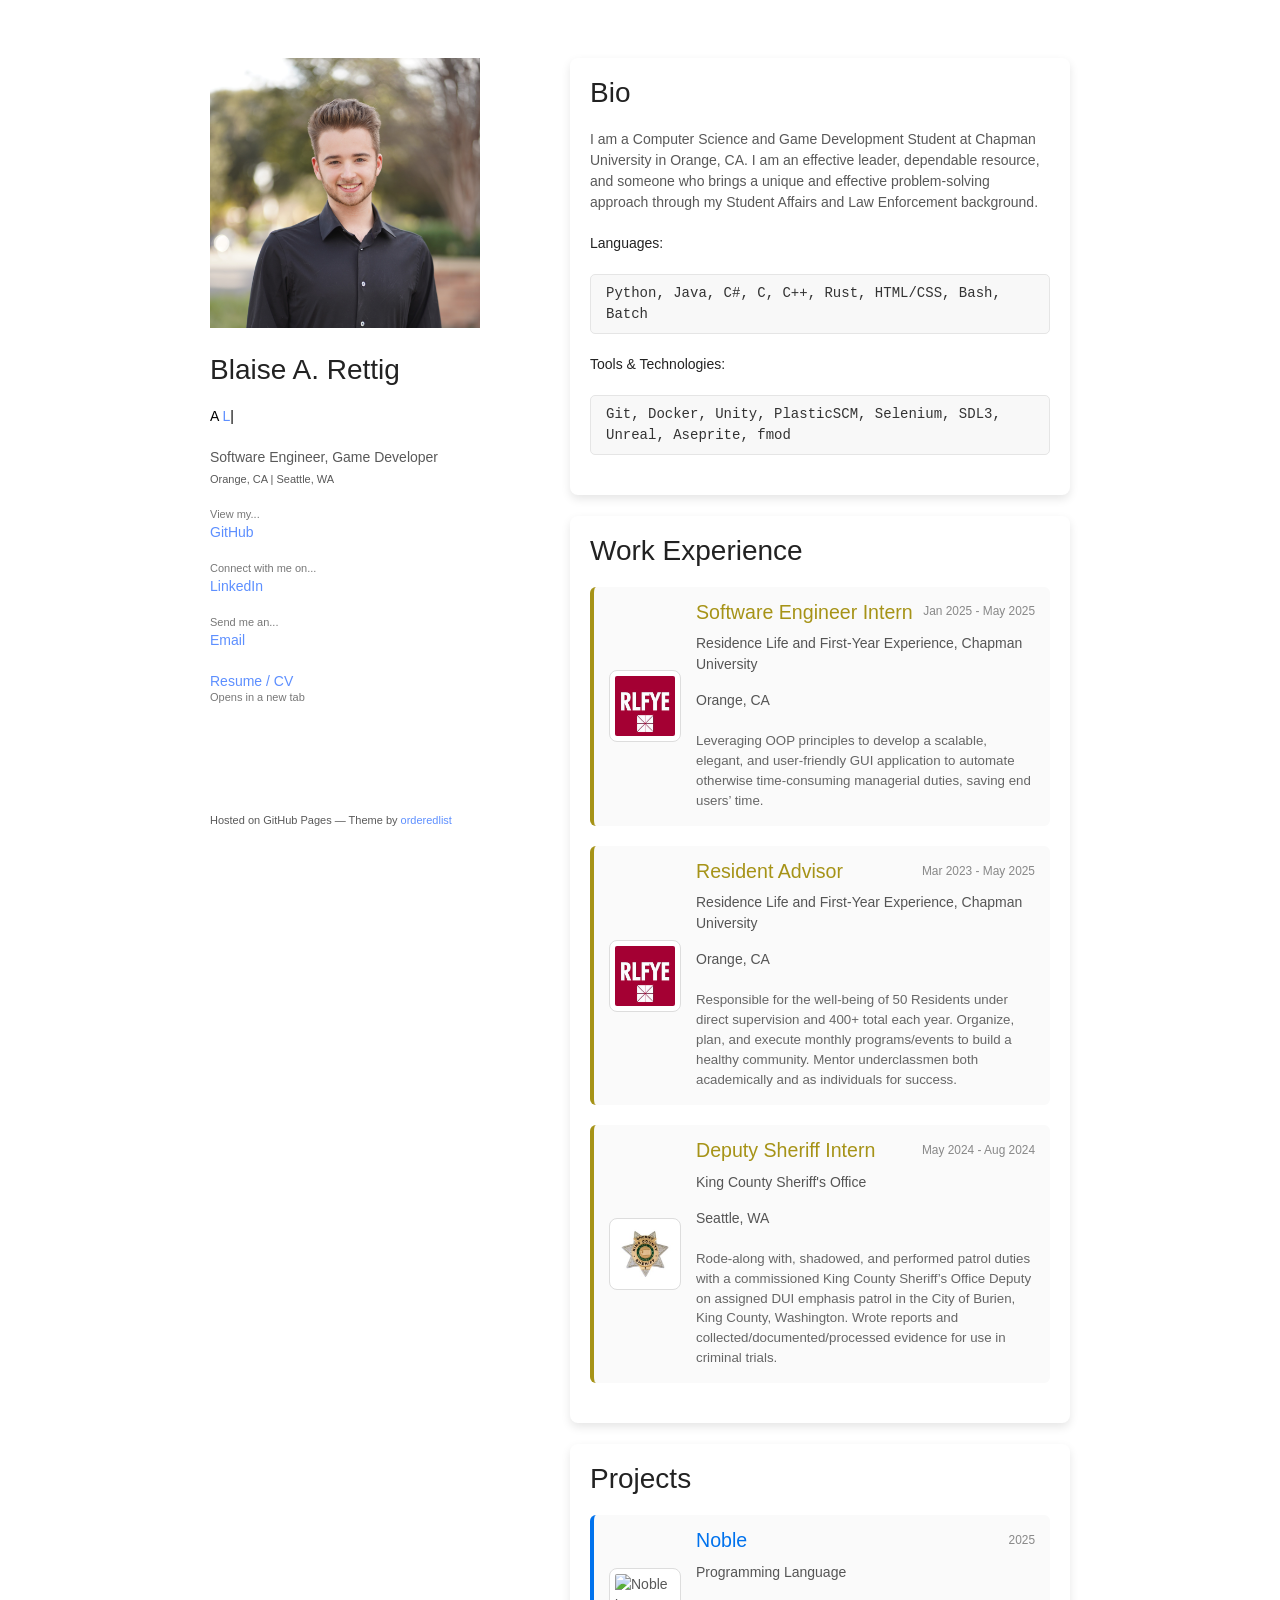
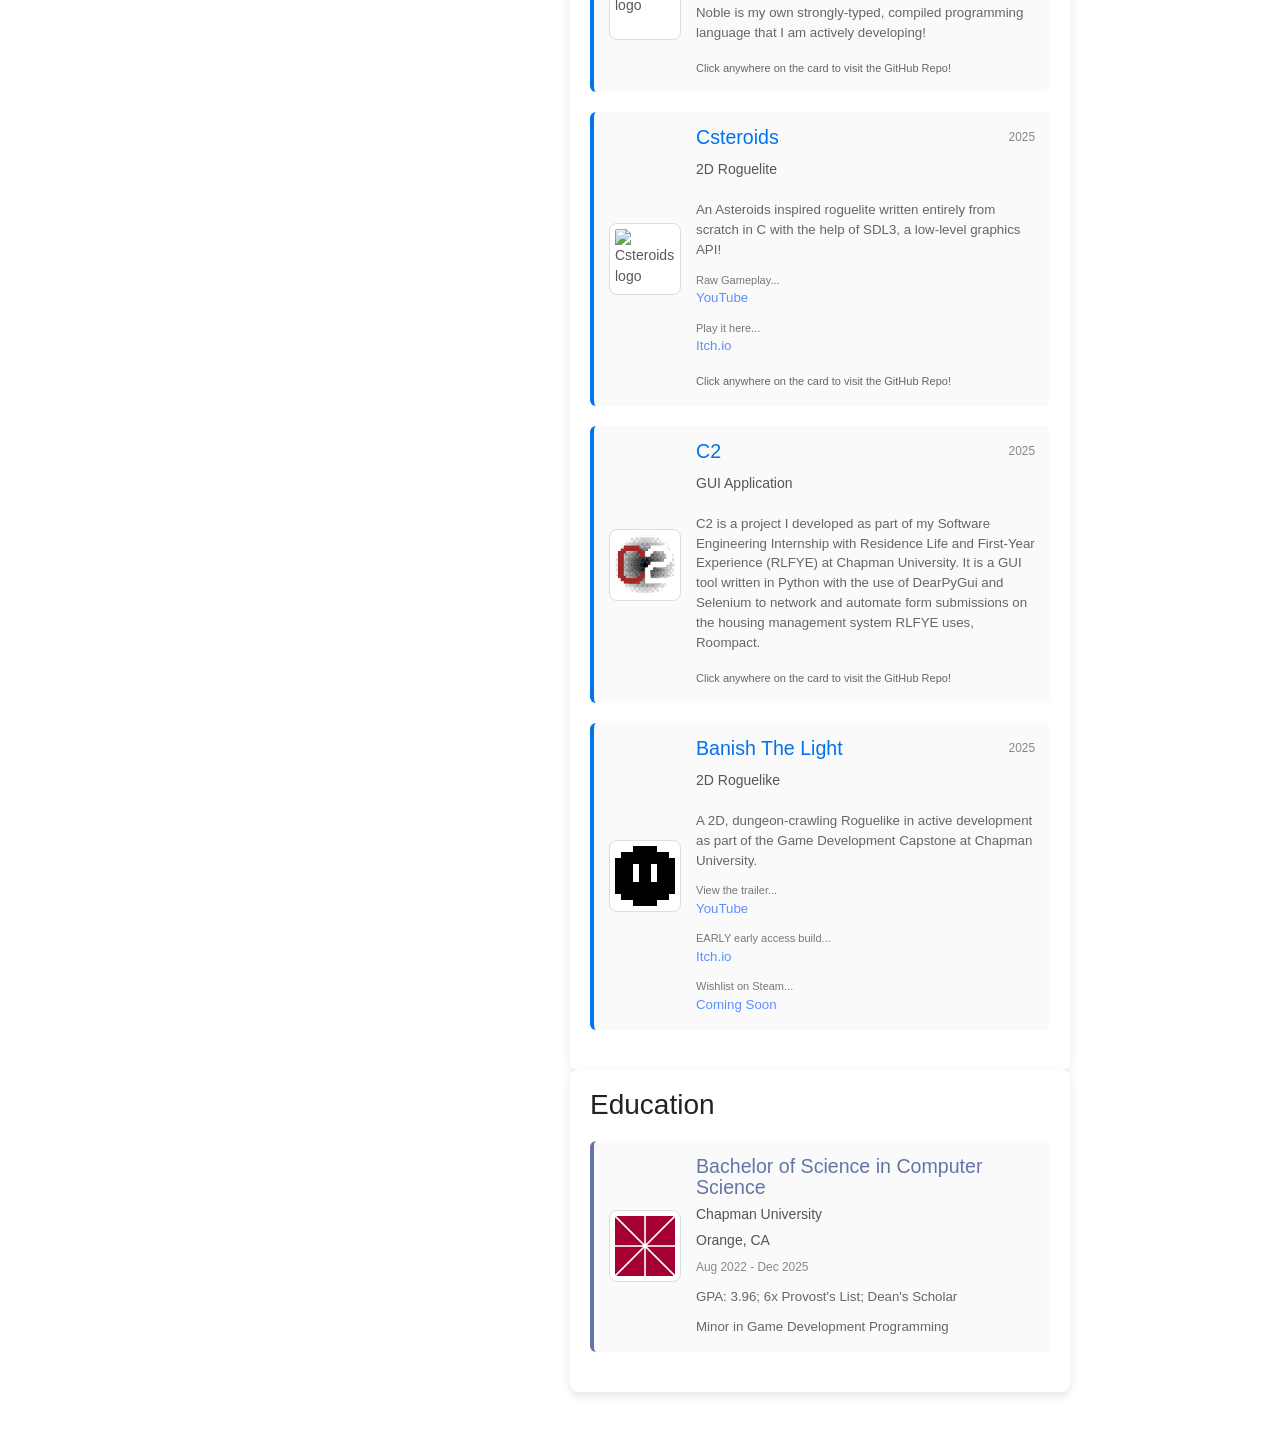
==== commit 9a03922d: "always something" ====
--- a/index.html
+++ b/index.html
@@ -67,8 +67,8 @@
         <p>I am a Computer Science and Game Development Student at Chapman University in Orange, CA. I am an effective leader, dependable resource,
           and someone who brings a unique and effective problem-solving approach through my Student Affairs and Law Enforcement background.</p>
 
-        <p><strong>Languages:</strong></p><pre>Python, Java, C#, C, C++, HTML/CSS, Bash</pre> 
-        <p><strong>Tools & Technologies:</strong></p><pre>Git, Docker, Unity, PlasticSCM, Aseprite, GIMP</pre> 
+        <p><strong>Languages:</strong></p><pre>Python, Java, C#, C, C++, Rust, HTML/CSS, Bash, Batch</pre> 
+        <p><strong>Tools & Technologies:</strong></p><pre>Git, Docker, Unity, PlasticSCM, Selenium, SDL3, Unreal, Aseprite, fmod</pre> 
 
         </div><br>
 
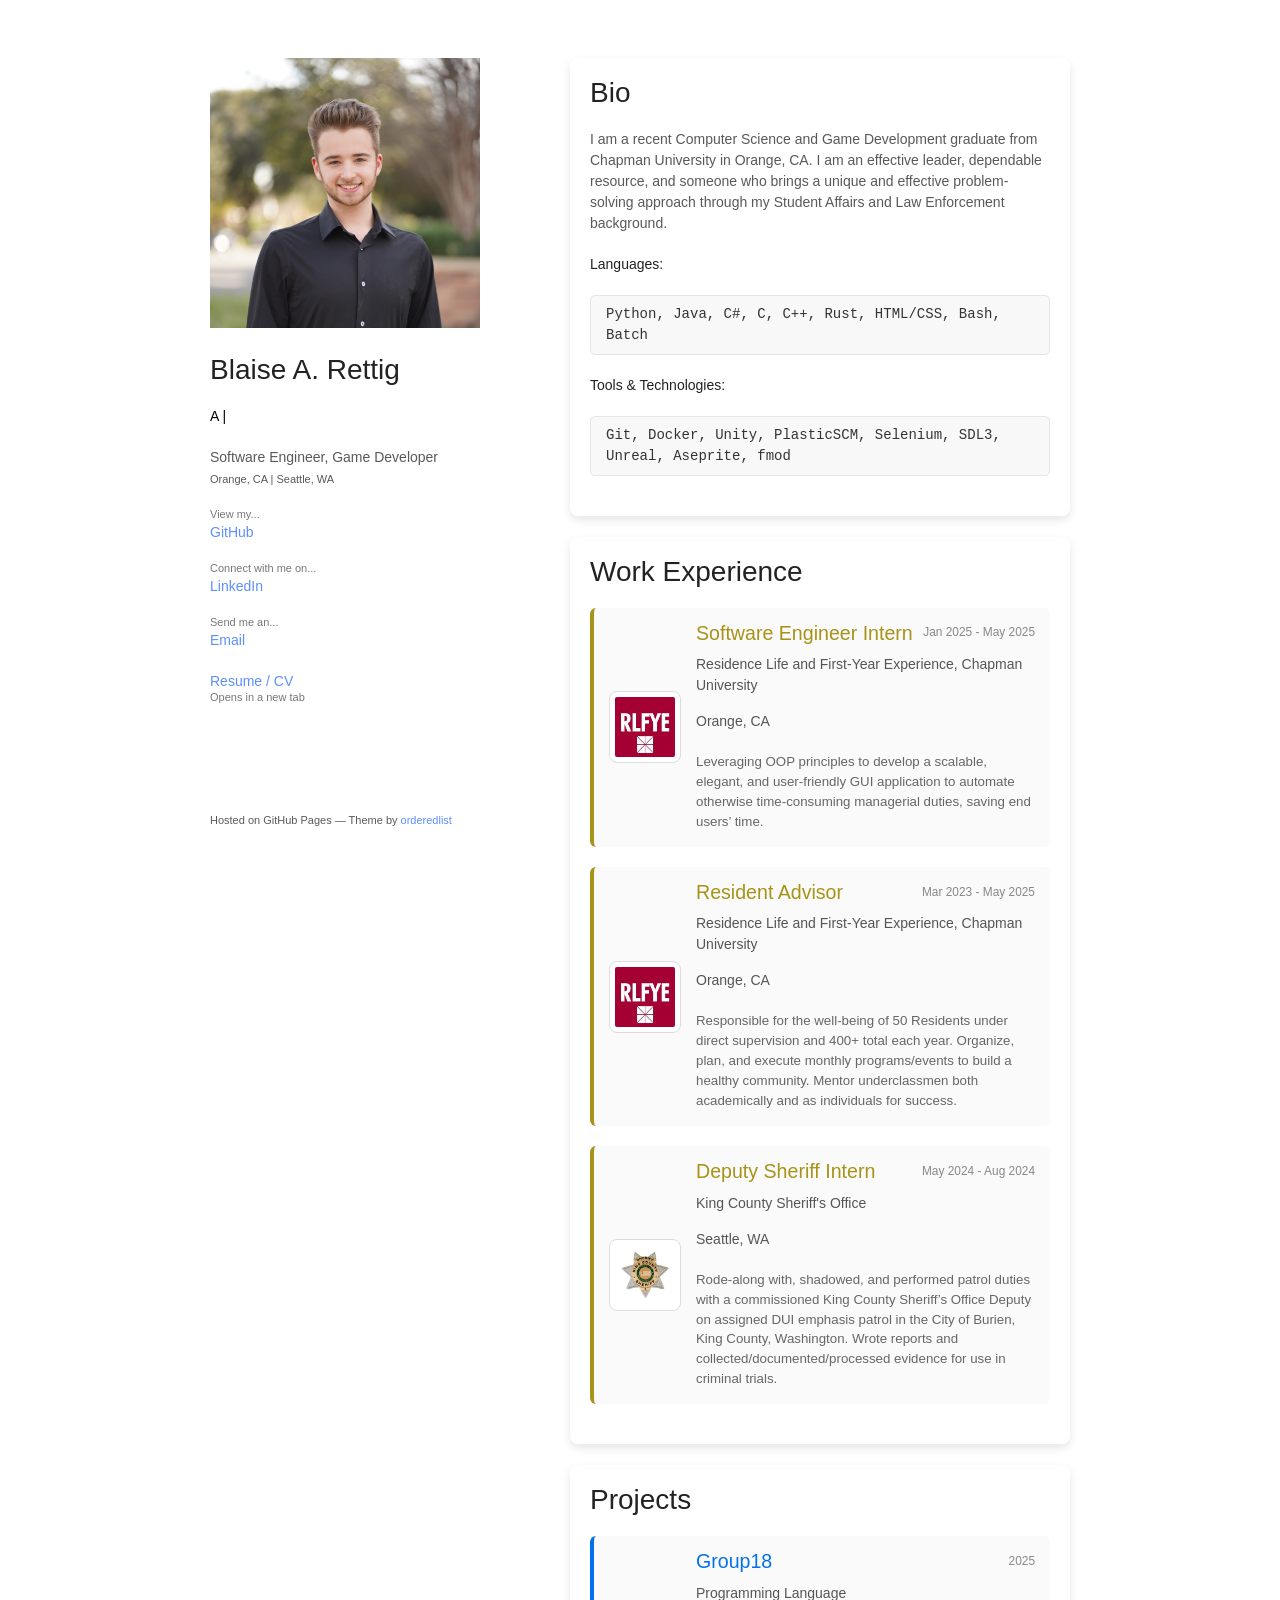
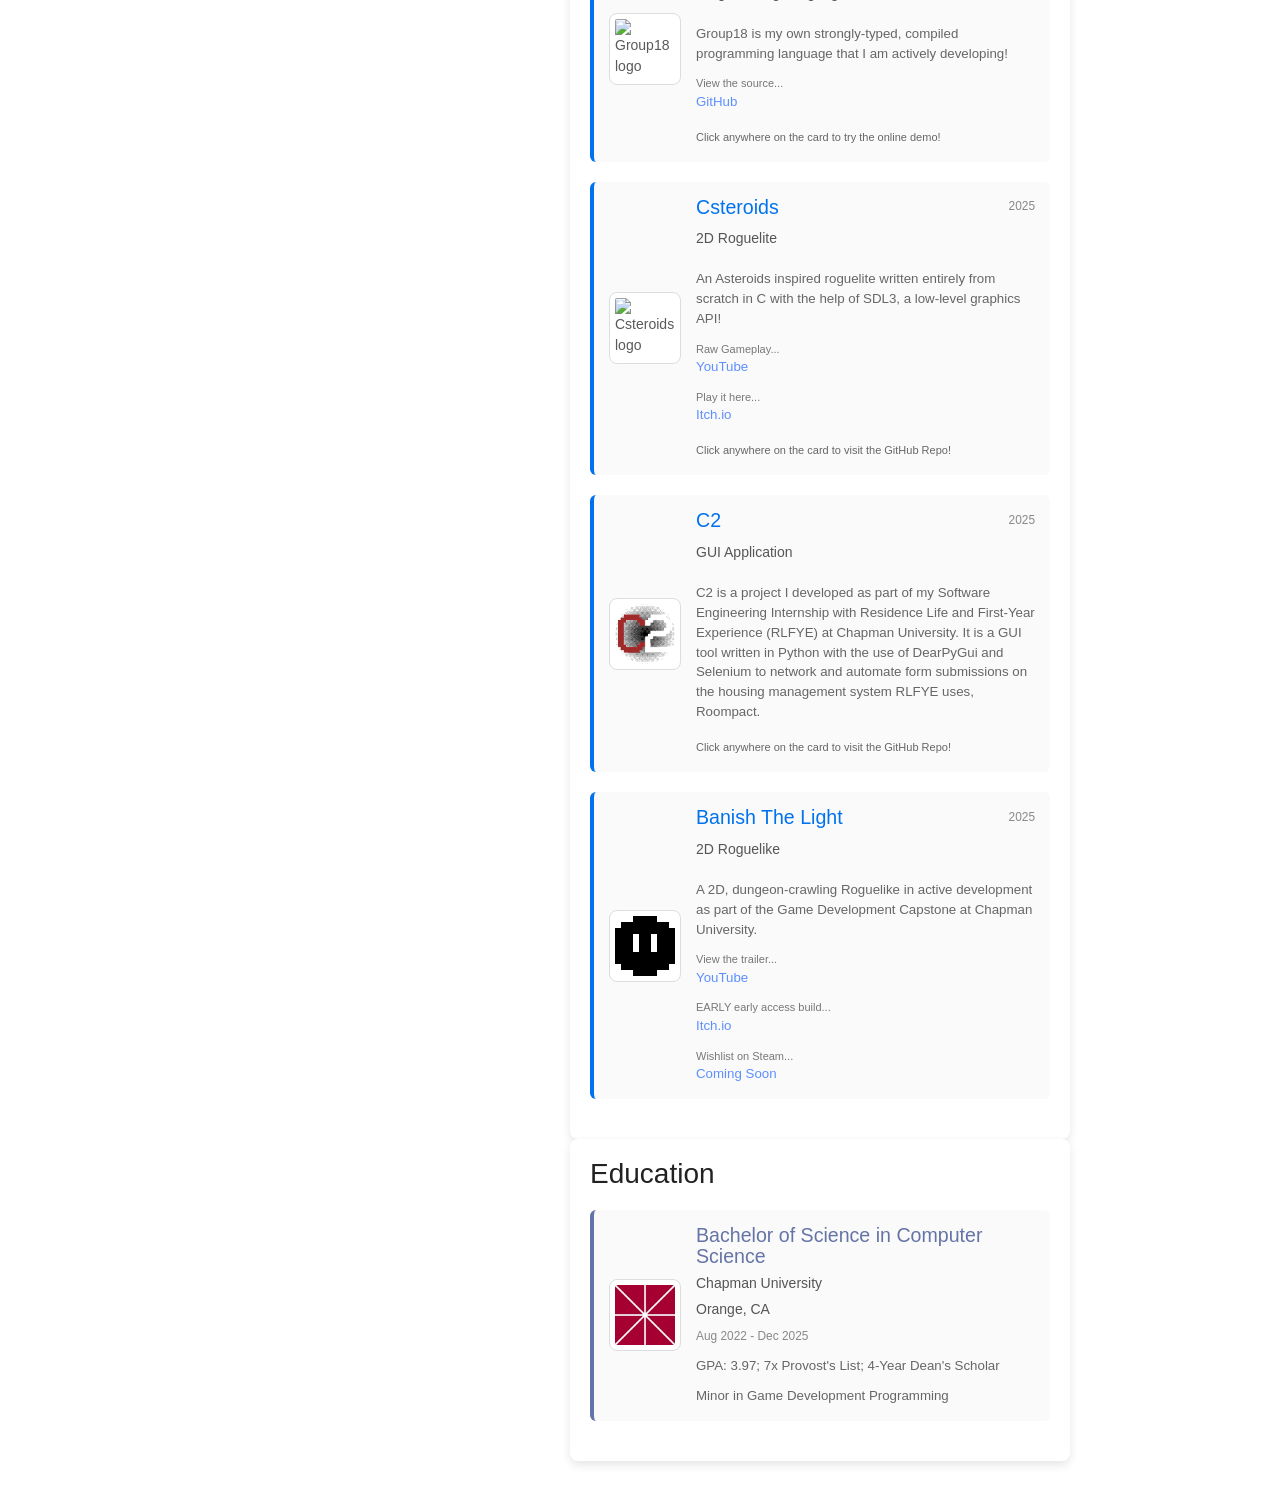
==== commit 5c1f5303: "g18 demo page" ====
--- a/index.html
+++ b/index.html
@@ -1,6 +1,7 @@
 <!doctype html>
 <html>
-  <head>
+
+<head>
     <meta charset="utf-8">
     <meta http-equiv="X-UA-Compatible" content="chrome=1">
     <title>Blaise A. Rettig</title>
@@ -12,296 +13,328 @@
     <!--[if lt IE 9]>
     <script src="//html5shiv.googlecode.com/svn/trunk/html5.js"></script>
     <![endif]-->
-  </head>
-  <body>
+</head>
+
+<body>
 
     <div id="project-modal" class="modal">
-      <div class="modal-content">
-          <span class="close-btn" onclick="closeModal()">&times;</span>
-          <h3 id="modal-title">Project Name</h3>
-          <img id="main-display" src="" alt="Main Project Image">
-          <div id="thumbnail-container" class="thumbnail-container"></div>
-          <p class="modal-description" id="modal-description"></p>
-      </div>
+        <div class="modal-content">
+            <span class="close-btn" onclick="closeModal()">&times;</span>
+            <h3 id="modal-title">Project Name</h3>
+            <img id="main-display" src="" alt="Main Project Image">
+            <div id="thumbnail-container" class="thumbnail-container"></div>
+            <p class="modal-description" id="modal-description"></p>
+        </div>
     </div>
 
     <div class="wrapper">
-      <header>
-
-        <img src="assets/img/passport-new.JPG" alt="Me!" title="Me!"><br><br>
-
-        <h1>Blaise A. Rettig</h1>
-        
-        <p style="color:#000000">A <span class="typing" style="font-weight: 300; color:#5d8fff;"></span></p>
-
-        <script src="assets/vendor/typed.js/typed.min.js"></script>
-          <script type="text/javascript">
-            var typed = new Typed('.typing',{
-              strings: ["Leader", "Professional", "Problem-Solver","Creator"],
-              loop: true,
-              typeSpeed: 80,
-              backSpeed: 40
-            });
-          </script>
-
-        <p>Software Engineer, Game Developer<br><small>Orange, CA | Seattle, WA</small></p>
-        
-
-        <p class="view"><a href="https://github.com/blaiserettig"><small>View my...</small>GitHub</a></p>
-        <p class="view"><a href="https://www.linkedin.com/in/blaise-rettig-191649284/"><small>Connect with me on...</small>LinkedIn</a></p>
-        <p class="view"><a href="mailto:blaiserettig@hotmail.com"><small>Send me an...</small>Email</a></p>
-        <p class="view"><a href="assets\resume\Rettig_Blaise_Resume.pdf" target="_blank" class="resume-link">Resume / CV<small>Opens in a new tab</small></a></p>
-        
-<!--         <ul>
+        <header>
+
+            <img src="assets/img/passport-new.JPG" alt="Me!" title="Me!"><br><br>
+
+            <h1>Blaise A. Rettig</h1>
+
+            <p style="color:#000000">A <span class="typing" style="font-weight: 300; color:#5d8fff;"></span></p>
+
+            <script src="assets/vendor/typed.js/typed.min.js"></script>
+            <script type="text/javascript">
+                var typed = new Typed('.typing', {
+                    strings: ["Leader", "Professional", "Problem-Solver", "Creator"],
+                    loop: true,
+                    typeSpeed: 80,
+                    backSpeed: 40
+                });
+            </script>
+
+            <p>Software Engineer, Game Developer<br><small>Orange, CA | Seattle, WA</small></p>
+
+
+            <p class="view"><a href="https://github.com/blaiserettig"><small>View my...</small>GitHub</a></p>
+            <p class="view"><a href="https://www.linkedin.com/in/blaise-rettig-191649284/"><small>Connect with me
+                        on...</small>LinkedIn</a></p>
+            <p class="view"><a href="mailto:blaiserettig@hotmail.com"><small>Send me an...</small>Email</a></p>
+            <p class="view"><a href="assets\resume\Rettig_Blaise_Resume.pdf" target="_blank" class="resume-link">Resume
+                    / CV<small>Opens in a new tab</small></a></p>
+
+            <!--         <ul>
           <li><a href="https://github.com/orderedlist/minimal/zipball/master">Download <strong>ZIP File</strong></a></li>
           <li><a href="https://github.com/orderedlist/minimal/tarball/master">Download <strong>TAR Ball</strong></a></li>
           <li><a href="http://github.com/orderedlist/minimal">Fork On <strong>GitHub</strong></a></li>
         </ul> -->
-      </header>
-      <section>
-
-        <div class="container">
-
-        <h1>Bio</h1>
-
-        <p>I am a Computer Science and Game Development Student at Chapman University in Orange, CA. I am an effective leader, dependable resource,
-          and someone who brings a unique and effective problem-solving approach through my Student Affairs and Law Enforcement background.</p>
-
-        <p><strong>Languages:</strong></p><pre>Python, Java, C#, C, C++, Rust, HTML/CSS, Bash, Batch</pre> 
-        <p><strong>Tools & Technologies:</strong></p><pre>Git, Docker, Unity, PlasticSCM, Selenium, SDL3, Unreal, Aseprite, fmod</pre> 
-
-        </div><br>
-
-        <div class="container">
-          <h1>Work Experience</h1>
-  
-
-          <div class="experience-item">
-            <img src="assets/img/rlfye_logo.png" alt="RLFYE logo" title="RLFYE logo">
-            <div class="experience-content">
-                <div class="experience-header">
-                    <h3>Software Engineer Intern</h3>
-                    <span class="date">Jan 2025 - May 2025</span>
-                </div>
-                <h4>Residence Life and First-Year Experience, Chapman University</h4>
-                <h4>Orange, CA</h4>
-                <p>Leveraging OOP principles to develop a scalable, elegant, and user-friendly GUI application to automate otherwise time-consuming managerial duties, saving end users’ time.</p>
+        </header>
+        <section>
+
+            <div class="container">
+
+                <h1>Bio</h1>
+
+                <p>I am a recent Computer Science and Game Development graduate from Chapman University in Orange, CA. I
+                    am an effective leader, dependable resource,
+                    and someone who brings a unique and effective problem-solving approach through my Student Affairs
+                    and Law Enforcement background.</p>
+
+                <p><strong>Languages:</strong></p>
+                <pre>Python, Java, C#, C, C++, Rust, HTML/CSS, Bash, Batch</pre>
+                <p><strong>Tools & Technologies:</strong></p>
+                <pre>Git, Docker, Unity, PlasticSCM, Selenium, SDL3, Unreal, Aseprite, fmod</pre>
+
+            </div><br>
+
+            <div class="container">
+                <h1>Work Experience</h1>
+
+
+                <div class="experience-item">
+                    <img src="assets/img/rlfye_logo.png" alt="RLFYE logo" title="RLFYE logo">
+                    <div class="experience-content">
+                        <div class="experience-header">
+                            <h3>Software Engineer Intern</h3>
+                            <span class="date">Jan 2025 - May 2025</span>
+                        </div>
+                        <h4>Residence Life and First-Year Experience, Chapman University</h4>
+                        <h4>Orange, CA</h4>
+                        <p>Leveraging OOP principles to develop a scalable, elegant, and user-friendly GUI application
+                            to automate otherwise time-consuming managerial duties, saving end users’ time.</p>
+                    </div>
+                </div>
+
+                <div class="experience-item">
+                    <img src="assets/img/rlfye_logo.png" alt="RLFYE logo" title="RLFYE logo">
+                    <div class="experience-content">
+                        <div class="experience-header">
+                            <h3>Resident Advisor</h3>
+                            <span class="date">Mar 2023 - May 2025</span>
+                        </div>
+                        <h4>Residence Life and First-Year Experience, Chapman University</h4>
+                        <h4>Orange, CA</h4>
+                        <p>Responsible for the well-being of 50 Residents under direct supervision and 400+ total each
+                            year. Organize, plan, and execute monthly programs/events to build a healthy community.
+                            Mentor underclassmen both academically and as individuals for success.</p>
+                    </div>
+                </div>
+
+                <div class="experience-item">
+                    <img src="assets/img/king_county_sheriff_s_office_logo.jpg" alt="KCSO logo" title="KCSO logo">
+                    <div class="experience-content">
+                        <div class="experience-header">
+                            <h3>Deputy Sheriff Intern</h3>
+                            <span class="date">May 2024 - Aug 2024</span>
+                        </div>
+                        <h4>King County Sheriff's Office</h4>
+                        <h4>Seattle, WA</h4>
+                        <p>Rode-along with, shadowed, and performed patrol duties with a commissioned King County
+                            Sheriff’s Office Deputy on assigned DUI emphasis patrol in the City of Burien, King County,
+                            Washington. Wrote reports and collected/documented/processed evidence for use in criminal
+                            trials.</p>
+                    </div>
+                </div>
+
+            </div><br>
+
+            <div class="container">
+                <h1>Projects</h1>
+
+
+                <div class="project-item" onclick="window.open('g18_demo.html', '_blank')">
+                    <img src="https://raw.githubusercontent.com/blaiserettig/blaiserettig.github.io/refs/heads/main/assets/img/G18_LOGO.png"
+                        alt="Group18 logo" title="Group18 logo">
+                    <div class="project-content">
+                        <div class="project-header">
+                            <h3>Group18</h3>
+                            <span class="date">2025</span>
+                        </div>
+                        <h4>Programming Language</h4>
+                        <p>Group18 is my own strongly-typed, compiled programming language that I am actively
+                            developing!
+                        </p>
+                        <p class="view"><a href="https://github.com/blaiserettig/Group18" target="_blank"
+                                onclick="event.stopPropagation();"><small>View the source...</small>GitHub</a></p>
+                        <p class="view"><small>Click anywhere on the card to try the online demo!</small></p>
+                    </div>
+                </div>
+
+
+                <div class="project-item" onclick="window.open('https://github.com/blaiserettig/Csteroids', '_blank')">
+                    <img src="https://raw.githubusercontent.com/blaiserettig/Csteroids/refs/heads/main/screenshots/7.png"
+                        alt="Csteroids logo" title="Csteroids logo">
+                    <div class="project-content">
+                        <div class="project-header">
+                            <h3>Csteroids</h3>
+                            <span class="date">2025</span>
+                        </div>
+                        <h4>2D Roguelite</h4>
+                        <p>An Asteroids inspired roguelite written entirely from scratch in C with the help of SDL3, a
+                            low-level graphics API!</p>
+                        <p class="view"><a href="https://www.youtube.com/watch?v=QF_hU9Bs-Q4" target="_blank"
+                                onclick="event.stopPropagation();"><small>Raw Gameplay...</small>YouTube</a></p>
+                        <p class="view"><a href="https://alx-r.itch.io/csteroids" target="_blank"
+                                onclick="event.stopPropagation();"><small>Play it here...</small>Itch.io</a></p>
+                        <p class="view"><small>Click anywhere on the card to visit the GitHub Repo!</small></p>
+                    </div>
+                </div>
+
+
+                <div class="project-item" onclick="window.open('https://github.com/blaiserettig/C2', '_blank')">
+                    <img src="assets/img/C2_LOGO.png" alt="C2 logo" title="C2 logo">
+                    <div class="project-content">
+                        <div class="project-header">
+                            <h3>C2</h3>
+                            <span class="date">2025</span>
+                        </div>
+                        <h4>GUI Application</h4>
+                        <p>C2 is a project I developed as part of my Software Engineering Internship with Residence Life
+                            and First-Year Experience (RLFYE) at Chapman University.
+
+                            It is a GUI tool written in Python with the use of DearPyGui and Selenium to network and
+                            automate form submissions on the housing management system RLFYE uses, Roompact.</p>
+                        <p class="view"><small>Click anywhere on the card to visit the GitHub Repo!</small></p>
+                    </div>
+                </div>
+
+                <div class="project-item"
+                    onclick="openModal('Banish The Light', ['assets/img/BTL_PREVIEW_1.png', 'assets/img/BTL_PREVIEW_2.PNG', 'assets/img/BTL_PREVIEW_3.PNG', 'assets/img/BTL_PREVIEW_4.png', 'assets/img/BTL_PREVIEW_5.png'])">
+                    <img src="assets/img/BTL_LOGO.png" alt="BTL logo" title="BTL logo">
+                    <div class="project-content">
+                        <div class="project-header">
+                            <h3>Banish The Light</h3>
+                            <span class="date">2025</span>
+                        </div>
+                        <h4>2D Roguelike</h4>
+                        <p>A 2D, dungeon-crawling Roguelike in active development as part of the Game Development
+                            Capstone at Chapman University.</p>
+                        <p class="view"><a href="https://www.youtube.com/watch?v=46t07EOdlh8" target="_blank"
+                                onclick="event.stopPropagation();"><small>View the trailer...</small>YouTube</a></p>
+                        <p class="view"><a href="https://tplatt.itch.io/banish-the-light" target="_blank"
+                                onclick="event.stopPropagation();"><small>EARLY early access build...</small>Itch.io</a>
+                        </p>
+                        <p class="view"><a href="" target="_blank" onclick="event.stopPropagation();"><small>Wishlist on
+                                    Steam...</small>Coming Soon</a></p>
+                    </div>
+                </div>
             </div>
-        </div>
-
-        <div class="experience-item">
-          <img src="assets/img/rlfye_logo.png" alt="RLFYE logo" title="RLFYE logo">
-          <div class="experience-content">
-              <div class="experience-header">
-                  <h3>Resident Advisor</h3>
-                  <span class="date">Mar 2023 - May 2025</span>
-              </div>
-              <h4>Residence Life and First-Year Experience, Chapman University</h4>
-              <h4>Orange, CA</h4>
-              <p>Responsible for the well-being of 50 Residents under direct supervision and 400+ total each year. Organize, plan, and execute monthly programs/events to build a healthy community. Mentor underclassmen both academically and as individuals for success.</p>
-          </div>
-      </div>
-
-      <div class="experience-item">
-        <img src="assets/img/king_county_sheriff_s_office_logo.jpg" alt="KCSO logo" title="KCSO logo">
-        <div class="experience-content">
-            <div class="experience-header">
-                <h3>Deputy Sheriff Intern</h3>
-                <span class="date">May 2024 - Aug 2024</span>
+
+            <!-- Modal -->
+            <div id="project-modal" class="modal">
+                <div class="modal-content">
+                    <span class="close-btn" onclick="closeModal()">×</span>
+                    <h3 id="modal-title">Project Name</h3>
+                    <div class="main-image-container">
+                        <img id="main-display" src="" alt="Project image">
+                        <span class="nav-arrow left" onclick="changeImage(-1)">❮</span>
+                        <span class="nav-arrow right" onclick="changeImage(1)">❯</span>
+                    </div>
+                    <div class="thumbnail-container" id="thumbnail-container"></div>
+                    <p class="modal-description" id="modal-description"></p>
+                </div>
             </div>
-            <h4>King County Sheriff's Office</h4>
-            <h4>Seattle, WA</h4>
-            <p>Rode-along with, shadowed, and performed patrol duties with a commissioned King County Sheriff’s Office Deputy on assigned DUI emphasis patrol in the City of Burien, King County, Washington. Wrote reports and collected/documented/processed evidence for use in criminal trials.</p>
-        </div>
-    </div>
-  
-      </div><br>
-
-      <div class="container">
-        <h1>Projects</h1>
-
-
-                <div class="project-item" onclick="window.open('https://github.com/blaiserettig/Noble', '_blank')">
-            <img src="https://raw.githubusercontent.com/blaiserettig/blaiserettig.github.io/refs/heads/main/assets/img/NBL_LOGO.png" alt="Noble logo" title="Noble logo">
-            <div class="project-content">
-                <div class="project-header">
-                    <h3>Noble</h3>
-                    <span class="date">2025</span>
-                </div>
-                <h4>Programming Language</h4>
-                <p>Noble is my own strongly-typed, compiled programming language that I am actively developing!</p>
-                <p class="view"><small>Click anywhere on the card to visit the GitHub Repo!</small></p>
+
+            <script>
+                let currentImages = [];
+                let currentIndex = 0;
+
+                function openModal(title, images, description) {
+                    currentImages = images;
+                    currentIndex = 0;
+
+                    document.getElementById("modal-title").textContent = title;
+                    document.getElementById("modal-description").textContent = description;
+
+                    const mainImage = document.getElementById("main-display");
+                    const thumbnailContainer = document.getElementById("thumbnail-container");
+
+                    // Set initial main image
+                    mainImage.src = images[0];
+
+                    // Populate thumbnails
+                    thumbnailContainer.innerHTML = "";
+                    images.forEach((img, index) => {
+                        const thumb = document.createElement("img");
+                        thumb.src = img;
+                        thumb.alt = title;
+                        thumb.title = title;
+                        thumb.classList.add("thumbnail");
+                        if (index === 0) thumb.classList.add("active");
+
+                        thumb.onclick = () => {
+                            currentIndex = index;
+                            updateMainImage();
+                        };
+
+                        thumbnailContainer.appendChild(thumb);
+                    });
+
+                    document.getElementById("project-modal").style.display = "flex";
+                }
+
+                function updateMainImage() {
+                    const mainImage = document.getElementById("main-display");
+                    const thumbnails = document.querySelectorAll(".thumbnail");
+
+                    mainImage.src = currentImages[currentIndex];
+                    thumbnails.forEach((thumb, index) => {
+                        thumb.classList.toggle("active", index === currentIndex);
+                    });
+                }
+
+                function changeImage(direction) {
+                    currentIndex = (currentIndex + direction + currentImages.length) % currentImages.length;
+                    updateMainImage();
+                }
+
+                function closeModal() {
+                    document.getElementById("project-modal").style.display = "none";
+                }
+
+                // Close modal when clicking outside
+                window.addEventListener('click', function (event) {
+                    const modal = document.getElementById('project-modal');
+                    if (event.target === modal) {
+                        closeModal();
+                    }
+                });
+
+                // Keyboard navigation
+                document.addEventListener('keydown', function (event) {
+                    if (document.getElementById("project-modal").style.display === "flex") {
+                        if (event.key === "ArrowLeft") {
+                            changeImage(-1);
+                        } else if (event.key === "ArrowRight") {
+                            changeImage(1);
+                        } else if (event.key === "Escape") {
+                            closeModal();
+                        }
+                    }
+                });
+            </script>
+
+            <div class="container">
+                <h1>Education</h1>
+
+                <div class="education-item">
+                    <img src="assets/img/chapman_university_logo.jpg" alt="Chapman logo" title="Chapman logo">
+                    <div class="education-content">
+                        <h3>Bachelor of Science in Computer Science</h3>
+                        <h4>Chapman University</h4>
+                        <h4>Orange, CA</h4>
+                        <span class="date">Aug 2022 - Dec 2025</span>
+                        <p>GPA: 3.97; 7x Provost's List; 4-Year Dean's Scholar </p>
+                        <p>Minor in Game Development Programming </p>
+                    </div>
+                </div>
+
+
+
             </div>
-        </div>
-
-
-                <div class="project-item" onclick="window.open('https://github.com/blaiserettig/Csteroids', '_blank')">
-            <img src="https://raw.githubusercontent.com/blaiserettig/Csteroids/refs/heads/main/screenshots/7.png" alt="Csteroids logo" title="Csteroids logo">
-            <div class="project-content">
-                <div class="project-header">
-                    <h3>Csteroids</h3>
-                    <span class="date">2025</span>
-                </div>
-                <h4>2D Roguelite</h4>
-                <p>An Asteroids inspired roguelite written entirely from scratch in C with the help of SDL3, a low-level graphics API!</p>
-                <p class="view"><a href="https://www.youtube.com/watch?v=QF_hU9Bs-Q4" target="_blank" onclick="event.stopPropagation();"><small>Raw Gameplay...</small>YouTube</a></p>
-                <p class="view"><a href="https://alx-r.itch.io/csteroids" target="_blank" onclick="event.stopPropagation();"><small>Play it here...</small>Itch.io</a></p>
-                <p class="view"><small>Click anywhere on the card to visit the GitHub Repo!</small></p>
-            </div>
-        </div>
-
-
-        <div class="project-item" onclick="window.open('https://github.com/blaiserettig/C2', '_blank')">
-            <img src="assets/img/C2_LOGO.png" alt="C2 logo" title="C2 logo">
-            <div class="project-content">
-                <div class="project-header">
-                    <h3>C2</h3>
-                    <span class="date">2025</span>
-                </div>
-                <h4>GUI Application</h4>
-                <p>C2 is a project I developed as part of my Software Engineering Internship with Residence Life and First-Year Experience (RLFYE) at Chapman University. 
-
-                  It is a GUI tool written in Python with the use of DearPyGui and Selenium to network and automate form submissions on the housing management system RLFYE uses, Roompact.</p>
-                <p class="view"><small>Click anywhere on the card to visit the GitHub Repo!</small></p>
-                </div>
-        </div>
-
-        <div class="project-item" onclick="openModal('Banish The Light', ['assets/img/BTL_PREVIEW_1.png', 'assets/img/BTL_PREVIEW_2.PNG', 'assets/img/BTL_PREVIEW_3.PNG', 'assets/img/BTL_PREVIEW_4.png', 'assets/img/BTL_PREVIEW_5.png'])">
-            <img src="assets/img/BTL_LOGO.png" alt="BTL logo" title="BTL logo">
-            <div class="project-content">
-                <div class="project-header">
-                    <h3>Banish The Light</h3>
-                    <span class="date">2025</span>
-                </div>
-                <h4>2D Roguelike</h4>
-                <p>A 2D, dungeon-crawling Roguelike in active development as part of the Game Development Capstone at Chapman University.</p>
-                <p class="view"><a href="https://www.youtube.com/watch?v=46t07EOdlh8" target="_blank" onclick="event.stopPropagation();"><small>View the trailer...</small>YouTube</a></p>
-                <p class="view"><a href="https://tplatt.itch.io/banish-the-light" target="_blank" onclick="event.stopPropagation();"><small>EARLY early access build...</small>Itch.io</a></p>
-                <p class="view"><a href="" target="_blank" onclick="event.stopPropagation();"><small>Wishlist on Steam...</small>Coming Soon</a></p>
-            </div>
-        </div>
-    </div>
-
-    <!-- Modal -->
-    <div id="project-modal" class="modal">
-      <div class="modal-content">
-          <span class="close-btn" onclick="closeModal()">×</span>
-          <h3 id="modal-title">Project Name</h3>
-          <div class="main-image-container">
-              <img id="main-display" src="" alt="Project image">
-              <span class="nav-arrow left" onclick="changeImage(-1)">❮</span>
-              <span class="nav-arrow right" onclick="changeImage(1)">❯</span>
-          </div>
-          <div class="thumbnail-container" id="thumbnail-container"></div>
-          <p class="modal-description" id="modal-description"></p>
-      </div>
-  </div>
-
-    <script>
-      let currentImages = [];
-      let currentIndex = 0;
-
-      function openModal(title, images, description) {
-          currentImages = images;
-          currentIndex = 0;
-          
-          document.getElementById("modal-title").textContent = title;
-          document.getElementById("modal-description").textContent = description;
-          
-          const mainImage = document.getElementById("main-display");
-          const thumbnailContainer = document.getElementById("thumbnail-container");
-
-          // Set initial main image
-          mainImage.src = images[0];
-
-          // Populate thumbnails
-          thumbnailContainer.innerHTML = "";
-          images.forEach((img, index) => {
-              const thumb = document.createElement("img");
-              thumb.src = img;
-              thumb.alt = title;
-              thumb.title = title;
-              thumb.classList.add("thumbnail");
-              if (index === 0) thumb.classList.add("active");
-
-              thumb.onclick = () => {
-                  currentIndex = index;
-                  updateMainImage();
-              };
-
-              thumbnailContainer.appendChild(thumb);
-          });
-
-          document.getElementById("project-modal").style.display = "flex";
-      }
-
-      function updateMainImage() {
-          const mainImage = document.getElementById("main-display");
-          const thumbnails = document.querySelectorAll(".thumbnail");
-          
-          mainImage.src = currentImages[currentIndex];
-          thumbnails.forEach((thumb, index) => {
-              thumb.classList.toggle("active", index === currentIndex);
-          });
-      }
-
-      function changeImage(direction) {
-          currentIndex = (currentIndex + direction + currentImages.length) % currentImages.length;
-          updateMainImage();
-      }
-
-      function closeModal() {
-          document.getElementById("project-modal").style.display = "none";
-      }
-
-      // Close modal when clicking outside
-      window.addEventListener('click', function(event) {
-          const modal = document.getElementById('project-modal');
-          if (event.target === modal) {
-              closeModal();
-          }
-      });
-
-      // Keyboard navigation
-      document.addEventListener('keydown', function(event) {
-          if (document.getElementById("project-modal").style.display === "flex") {
-              if (event.key === "ArrowLeft") {
-                  changeImage(-1);
-              } else if (event.key === "ArrowRight") {
-                  changeImage(1);
-              } else if (event.key === "Escape") {
-                  closeModal();
-              }
-          }
-      });
-  </script>
-
-        <div class="container">
-          <h1>Education</h1>
-
-          <div class="education-item">
-            <img src="assets/img/chapman_university_logo.jpg" alt="Chapman logo" title="Chapman logo">
-            <div class="education-content">
-                <h3>Bachelor of Science in Computer Science</h3>
-                <h4>Chapman University</h4>
-                <h4>Orange, CA</h4>
-                <span class="date">Aug 2022 - Dec 2025</span>
-                <p>GPA: 3.96; 6x Provost's List;  Dean's Scholar </p>
-                <p>Minor in Game Development Programming </p>
-            </div>
-        </div>
-
-
-
-        </div>
-
-
-      </section>
-      <footer>
-        <!-- <p>Website based on the work of <a href="http://github.com/orderedlist">Steve Smith</a></p> -->
-        <p><small>Hosted on GitHub Pages &mdash; Theme by <a href="https://github.com/orderedlist">orderedlist</a></small></p>
-      </footer>
+
+
+        </section>
+        <footer>
+            <!-- <p>Website based on the work of <a href="http://github.com/orderedlist">Steve Smith</a></p> -->
+            <p><small>Hosted on GitHub Pages &mdash; Theme by <a
+                        href="https://github.com/orderedlist">orderedlist</a></small></p>
+        </footer>
     </div>
     <script src="javascripts/scale.fix.js"></script>
-  </body>
-</html>
+</body>
+
+</html>
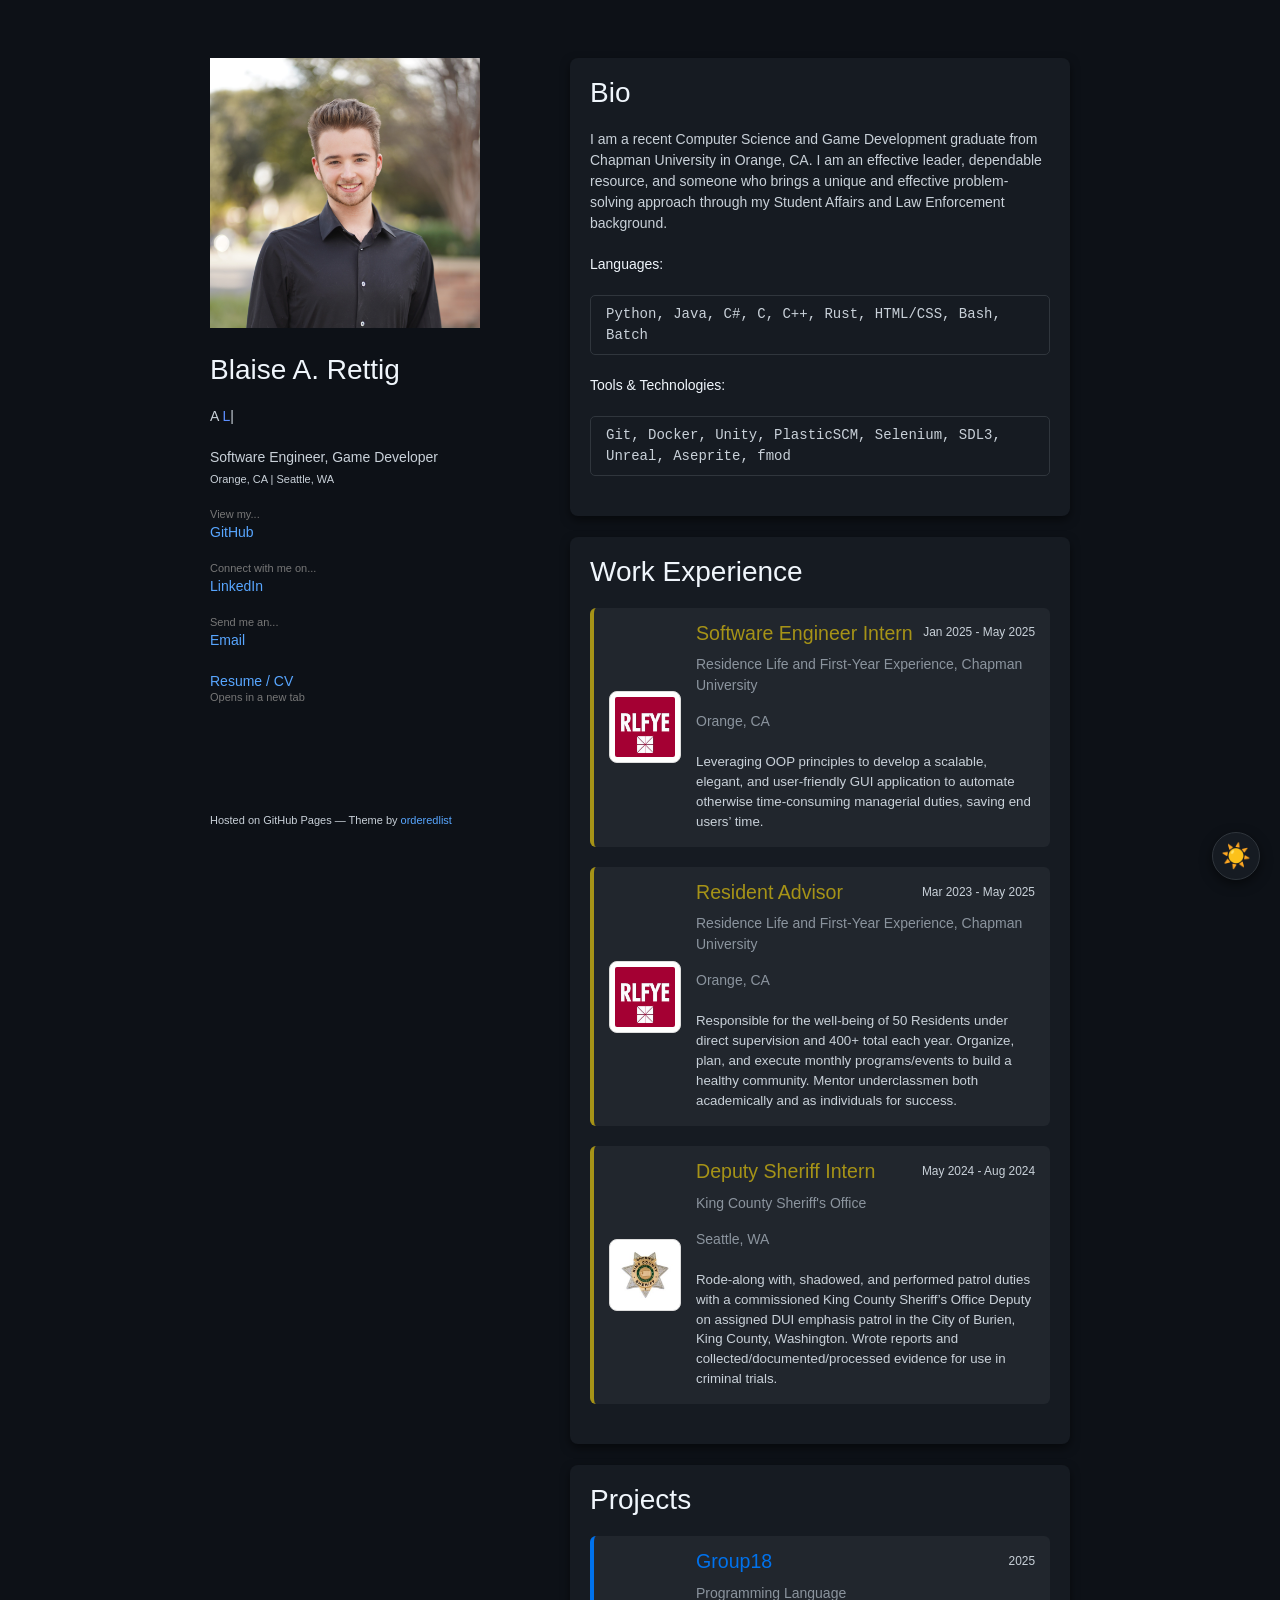
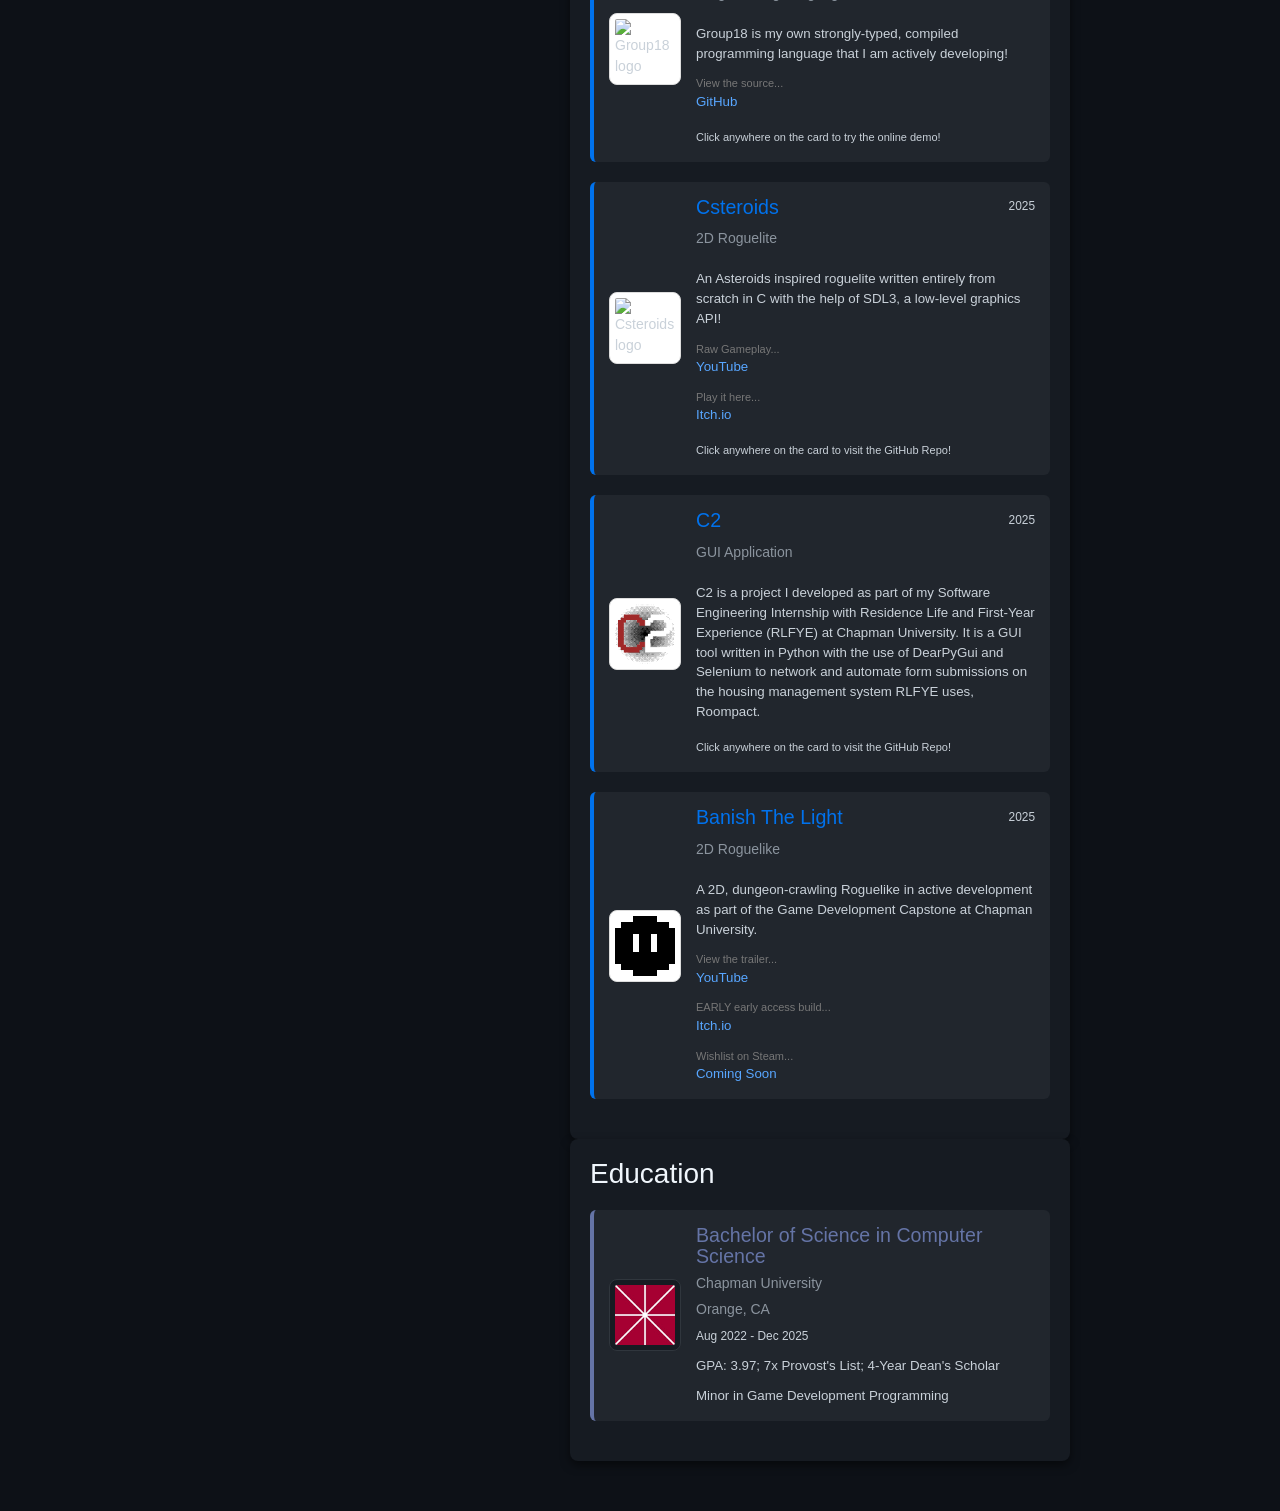
==== commit 4975fff2: "add g18 demo" ====
--- a/index.html
+++ b/index.html
@@ -34,7 +34,7 @@
 
             <h1>Blaise A. Rettig</h1>
 
-            <p style="color:#000000">A <span class="typing" style="font-weight: 300; color:#5d8fff;"></span></p>
+            <p>A <span class="typing" style="font-weight: 300; color:#5d8fff;"></span></p>
 
             <script src="assets/vendor/typed.js/typed.min.js"></script>
             <script type="text/javascript">
@@ -56,11 +56,7 @@
             <p class="view"><a href="assets\resume\Rettig_Blaise_Resume.pdf" target="_blank" class="resume-link">Resume
                     / CV<small>Opens in a new tab</small></a></p>
 
-            <!--         <ul>
-          <li><a href="https://github.com/orderedlist/minimal/zipball/master">Download <strong>ZIP File</strong></a></li>
-          <li><a href="https://github.com/orderedlist/minimal/tarball/master">Download <strong>TAR Ball</strong></a></li>
-          <li><a href="http://github.com/orderedlist/minimal">Fork On <strong>GitHub</strong></a></li>
-        </ul> -->
+
         </header>
         <section>
 
@@ -334,6 +330,30 @@
                         href="https://github.com/orderedlist">orderedlist</a></small></p>
         </footer>
     </div>
+    <button id="theme-toggle" aria-label="Toggle dark mode">🌙</button>
+
+    <script>
+        const toggleBtn = document.getElementById('theme-toggle');
+        const body = document.body;
+
+        // Check local storage (default to dark)
+        if (localStorage.getItem('theme') !== 'light') {
+            body.classList.add('dark-mode');
+            toggleBtn.textContent = '☀️';
+        }
+
+        toggleBtn.addEventListener('click', () => {
+            body.classList.toggle('dark-mode');
+
+            if (body.classList.contains('dark-mode')) {
+                localStorage.setItem('theme', 'dark');
+                toggleBtn.textContent = '☀️';
+            } else {
+                localStorage.setItem('theme', 'light');
+                toggleBtn.textContent = '🌙';
+            }
+        });
+    </script>
     <script src="javascripts/scale.fix.js"></script>
 </body>
 
--- a/stylesheets/styles.css
+++ b/stylesheets/styles.css
@@ -1,287 +1,401 @@
+:root {
+  --bg: #ffffff;
+  --text: #595959;
+  --heading: #222;
+  --heading-alt: #393939;
+  --heading-sub: #494949;
+  --link: #5d8fff;
+  --link-hover: #31a1ae;
+  --border: #e5e5e5;
+  --code-bg: #f8f8f8;
+  --code-text: #333;
+  --surface: #fafafa;
+  --surface-alt: #f4f4f4;
+  --border-alt: #e0e0e0;
+  --shadow: rgba(0, 0, 0, 0.1);
+  --modal-bg: rgba(0, 0, 0, 0.7);
+  --modal-content: #fff;
+
+  /* Syntax Highlighting - Light */
+  --syn-kw: #333333;
+  --syn-type: #445588;
+  --syn-str: #d14;
+  --syn-num: #009999;
+  --syn-atom: #008080;
+  --syn-comment: #999988;
+  --syn-fn: #990000;
+}
+
+body.dark-mode {
+  --bg: #0d1117;
+  --text: #c9d1d9;
+  --heading: #f0f6fc;
+  --heading-alt: #c9d1d9;
+  --heading-sub: #8b949e;
+  --link: #58a6ff;
+  --link-hover: #79c0ff;
+  --border: #30363d;
+  --code-bg: #161b22;
+  --code-text: #c9d1d9;
+  --surface: #161b22;
+  --surface-alt: #21262d;
+  --border-alt: #30363d;
+  --shadow: rgba(0, 0, 0, 0.5);
+  --modal-bg: rgba(0, 0, 0, 0.85);
+  --modal-content: #161b22;
+
+  /* Syntax Highlighting - Dark */
+  --syn-kw: #ff7b72;
+  --syn-type: #79c0ff;
+  --syn-str: #a5d6ff;
+  --syn-num: #d2a8ff;
+  --syn-atom: #ffa657;
+  --syn-comment: #8b949e;
+  --syn-fn: #d2a8ff;
+}
+
 body {
-  background-color: #fff;
-  padding:50px;
+  background-color: var(--bg);
+  padding: 50px;
   font: 14px/1.5 -apple-system, BlinkMacSystemFont, "Segoe UI", Roboto, Oxygen, Ubuntu, Cantarell, "Fira Sans", "Droid Sans", "Helvetica Neue", Arial, sans-serif, "Apple Color Emoji", "Segoe UI Emoji", "Segoe UI Symbol";
-  color:#595959;
-  font-weight:400;
-}
-
-h1, h2, h3, h4, h5, h6 {
-  color:#222;
-  margin:0 0 20px;
-}
-
-p, ul, ol, table, pre, dl {
-  margin:0 0 20px;
-}
-
-h1, h2, h3 {
-  line-height:1.1;
+  color: var(--text);
+  font-weight: 400;
+  transition: background-color 0.3s ease, color 0.3s ease;
+}
+
+#theme-toggle {
+  position: fixed;
+  bottom: 20px;
+  right: 20px;
+  z-index: 2000;
+  width: 48px;
+  height: 48px;
+  border-radius: 50%;
+  background: var(--surface);
+  border: 1px solid var(--border);
+  color: var(--text);
+  font-size: 24px;
+  cursor: pointer;
+  box-shadow: 0 4px 12px var(--shadow);
+  display: flex;
+  align-items: center;
+  justify-content: center;
+  transition: all 0.3s ease;
+  padding: 0;
+  line-height: 1;
+}
+
+#theme-toggle:hover {
+  transform: translateY(-2px);
+  box-shadow: 0 6px 16px var(--shadow);
+}
+
+h1,
+h2,
+h3,
+h4,
+h5,
+h6 {
+  color: var(--heading);
+  margin: 0 0 20px;
+}
+
+p,
+ul,
+ol,
+table,
+pre,
+dl {
+  margin: 0 0 20px;
+}
+
+h1,
+h2,
+h3 {
+  line-height: 1.1;
 }
 
 h1 {
-  font-size:28px;
+  font-size: 28px;
   font-weight: 500;
 }
 
 h2 {
-  color:#393939;
+  color: var(--heading-alt);
   font-weight: 500;
 }
 
-h3, h4, h5, h6 {
-  color:#494949;
+h3,
+h4,
+h5,
+h6 {
+  color: var(--heading-sub);
   font-weight: 500;
 }
 
 a {
-  color:#5d8fff;
-  text-decoration:none;
+  color: var(--link);
+  text-decoration: none;
 }
 
 a:hover {
-  color:#31a1ae;
+  color: var(--link-hover);
 }
 
 a small {
-  font-size:11px;
-  color:#777;
-  margin-top:-0.3em;
-  display:block;
+  font-size: 11px;
+  color: #777;
+  margin-top: -0.3em;
+  display: block;
 }
 
 a:hover small {
-  color:#777;
+  color: #777;
 }
 
 
 .wrapper {
-  width:860px;
-  margin:0 auto;
+  width: 860px;
+  margin: 0 auto;
 }
 
 blockquote {
-  border-left:1px solid #e5e5e5;
-  margin:0;
-  padding:0 0 0 20px;
-  font-style:italic;
-}
-
-code, pre {
-  font-family:Monaco, Bitstream Vera Sans Mono, Lucida Console, Terminal, Consolas, Liberation Mono, DejaVu Sans Mono, Courier New, monospace;
-  color:#333;
-  white-space: pre-wrap;       /* Since CSS 2.1 */
-    white-space: -moz-pre-wrap;  /* Mozilla, since 1999 */
-    white-space: -pre-wrap;      /* Opera 4-6 */
-    white-space: -o-pre-wrap;    /* Opera 7 */
-    word-wrap: break-word;       /* Internet Explorer 5.5+ */
-}
-
+  border-left: 1px solid var(--border);
+  margin: 0;
+  padding: 0 0 0 20px;
+  font-style: italic;
+}
+
+code,
 pre {
-  padding:8px 15px;
-  background: #f8f8f8;
-  border-radius:5px;
-  border:1px solid #e5e5e5;
+  font-family: Monaco, Bitstream Vera Sans Mono, Lucida Console, Terminal, Consolas, Liberation Mono, DejaVu Sans Mono, Courier New, monospace;
+  color: var(--code-text);
+  white-space: pre-wrap;
+  /* Since CSS 2.1 */
+  white-space: -moz-pre-wrap;
+  /* Mozilla, since 1999 */
+  white-space: -pre-wrap;
+  /* Opera 4-6 */
+  white-space: -o-pre-wrap;
+  /* Opera 7 */
+  word-wrap: break-word;
+  /* Internet Explorer 5.5+ */
+}
+
+pre {
+  padding: 8px 15px;
+  background: var(--code-bg);
+  border-radius: 5px;
+  border: 1px solid var(--border);
   overflow-x: auto;
 }
 
 table {
-  width:100%;
-  border-collapse:collapse;
-}
-
-th, td {
-  text-align:left;
-  padding:5px 10px;
-  border-bottom:1px solid #e5e5e5;
+  width: 100%;
+  border-collapse: collapse;
+}
+
+th,
+td {
+  text-align: left;
+  padding: 5px 10px;
+  border-bottom: 1px solid var(--border);
 }
 
 dt {
-  color:#444;
-  font-weight:500;
+  color: #444;
+  font-weight: 500;
 }
 
 th {
-  color:#444;
+  color: #444;
 }
 
 img {
-  max-width:100%;
+  max-width: 100%;
 }
 
 header {
-  width:270px;
-  float:left;
-  position:fixed;
-  -webkit-font-smoothing:subpixel-antialiased;
+  width: 270px;
+  float: left;
+  position: fixed;
+  -webkit-font-smoothing: subpixel-antialiased;
 }
 
 header ul {
-  list-style:none;
-  height:40px;
-  padding:0;
-  background: #f4f4f4;
-  border-radius:5px;
-  border:1px solid #e0e0e0;
-  width:270px;
+  list-style: none;
+  height: 40px;
+  padding: 0;
+  background: var(--surface-alt);
+  border-radius: 5px;
+  border: 1px solid var(--border-alt);
+  width: 270px;
 }
 
 header li {
-  width:89px;
-  float:left;
-  border-right:1px solid #e0e0e0;
-  height:40px;
+  width: 89px;
+  float: left;
+  border-right: 1px solid var(--border-alt);
+  height: 40px;
 }
 
 header li:first-child a {
-  border-radius:5px 0 0 5px;
+  border-radius: 5px 0 0 5px;
 }
 
 header li:last-child a {
-  border-radius:0 5px 5px 0;
+  border-radius: 0 5px 5px 0;
 }
 
 header ul a {
-  line-height:1;
-  font-size:11px;
-  color:#999;
-  display:block;
-  text-align:center;
-  padding-top:6px;
-  height:34px;
+  line-height: 1;
+  font-size: 11px;
+  color: #999;
+  display: block;
+  text-align: center;
+  padding-top: 6px;
+  height: 34px;
 }
 
 header ul a:hover {
-  color:#999;
+  color: #999;
 }
 
 header ul a:active {
-  background-color:#f0f0f0;
+  background-color: var(--surface);
 }
 
 strong {
-  color:#222;
-  font-weight:500;
-}
-
-header ul li + li + li {
-  border-right:none;
-  width:89px;
+  color: var(--heading);
+  font-weight: 500;
+}
+
+header ul li+li+li {
+  border-right: none;
+  width: 89px;
 }
 
 header ul a strong {
-  font-size:14px;
-  display:block;
-  color:#222;
+  font-size: 14px;
+  display: block;
+  color: var(--heading);
 }
 
 section {
-  width:500px;
-  float:right;
-  padding-bottom:50px;
+  width: 500px;
+  float: right;
+  padding-bottom: 50px;
 }
 
 small {
-  font-size:11px;
+  font-size: 11px;
 }
 
 hr {
-  border:0;
-  background:#e5e5e5;
-  height:1px;
-  margin:0 0 20px;
+  border: 0;
+  background: var(--border);
+  height: 1px;
+  margin: 0 0 20px;
 }
 
 footer {
-  width:270px;
-  float:left;
-  position:fixed;
-  bottom:50px;
-  -webkit-font-smoothing:subpixel-antialiased;
-}
-
-@media print, screen and (max-width: 960px) {
+  width: 270px;
+  float: left;
+  position: fixed;
+  bottom: 50px;
+  -webkit-font-smoothing: subpixel-antialiased;
+}
+
+@media print,
+screen and (max-width: 960px) {
 
   div.wrapper {
-    width:auto;
-    margin:0;
-  }
-
-  header, section, footer {
-    float:none;
-    position:static;
-    width:auto;
+    width: auto;
+    margin: 0;
+  }
+
+  header,
+  section,
+  footer {
+    float: none;
+    position: static;
+    width: auto;
   }
 
   header {
-    padding-right:320px;
+    padding-right: 320px;
   }
 
   section {
-    border:1px solid #e5e5e5;
-    border-width:1px 0;
-    padding:20px 0;
-    margin:0 0 20px;
+    border: 1px solid var(--border);
+    border-width: 1px 0;
+    padding: 20px 0;
+    margin: 0 0 20px;
   }
 
   header a small {
-    display:inline;
+    display: inline;
   }
 
   header ul {
-    position:absolute;
-    right:50px;
-    top:52px;
-  }
-}
-
-@media print, screen and (max-width: 720px) {
+    position: absolute;
+    right: 50px;
+    top: 52px;
+  }
+}
+
+@media print,
+screen and (max-width: 720px) {
   body {
-    word-wrap:break-word;
+    word-wrap: break-word;
   }
 
   header {
-    padding:0;
-  }
-
-  header ul, header p.view {
-    position:static;
-  }
-
-  pre, code {
-    word-wrap:normal;
-  }
-}
-
-@media print, screen and (max-width: 480px) {
+    padding: 0;
+  }
+
+  header ul,
+  header p.view {
+    position: static;
+  }
+
+  pre,
+  code {
+    word-wrap: normal;
+  }
+}
+
+@media print,
+screen and (max-width: 480px) {
   body {
-    padding:15px;
+    padding: 15px;
   }
 
   header ul {
-    width:99%;
-  }
-
-  header li, header ul li + li + li {
-    width:33%;
+    width: 99%;
+  }
+
+  header li,
+  header ul li+li+li {
+    width: 33%;
   }
 }
 
 @media print {
   body {
-    padding:0.4in;
-    font-size:12pt;
-    color:#444;
+    padding: 0.4in;
+    font-size: 12pt;
+    color: #444;
   }
 }
 
 .container {
   max-width: 800px;
   margin: 0 auto;
-  background: #fff;
+  background: var(--surface);
   padding: 20px;
   border-radius: 8px;
-  box-shadow: 0px 4px 10px rgba(0, 0, 0, 0.1);
+  box-shadow: 0px 4px 10px var(--shadow);
 }
 
 .experience-item {
@@ -290,10 +404,11 @@
   border-left: 4px solid #a69317;
   padding: 15px;
   margin-bottom: 20px;
-  background: #fafafa;
+  background: var(--surface-alt);
   border-radius: 6px;
   position: relative;
-  flex-wrap: wrap; /* Ensures responsive layout */
+  flex-wrap: wrap;
+  /* Ensures responsive layout */
 }
 
 .experience-item img {
@@ -330,54 +445,56 @@
 
 .date {
   font-size: 0.85em;
-  color: #888;
+  color: var(--text-dim);
   white-space: nowrap;
 }
 
 .experience-content h4 {
   margin: 5px 0;
-  color: #555;
+  color: var(--heading-sub);
   font-weight: normal;
 }
 
 .experience-content p {
   margin: 10px 0 0;
   font-size: 0.95em;
-  color: #666;
+  color: var(--text);
 }
 
 @media (max-width: 600px) {
   .experience-item {
-      flex-direction: column;
-      align-items: flex-start;
+    flex-direction: column;
+    align-items: flex-start;
   }
 
   .experience-item img {
-      margin-bottom: 10px;
+    margin-bottom: 10px;
   }
 
   .date {
-      position: static;
-      display: block;
-      margin-top: 5px;
+    position: static;
+    display: block;
+    margin-top: 5px;
   }
 }
 
 .education-item img {
-  width: 60px; /* Adjust as needed */
+  width: 60px;
+  /* Adjust as needed */
   height: 60px;
   object-fit: contain;
   margin-right: 15px;
   border-radius: 8px;
-  border: 1px solid #ddd;
-  background: #fff;
+  border: 1px solid var(--border);
+  background: var(--surface);
   padding: 5px;
 }
 
 .date {
   font-size: 0.85em;
   color: #888;
-  white-space: nowrap; /* Prevents date from wrapping */
+  white-space: nowrap;
+  /* Prevents date from wrapping */
 }
 
 .education-item {
@@ -386,19 +503,20 @@
   border-left: 4px solid #6574a6;
   padding: 15px;
   margin-bottom: 20px;
-  background: #fafafa;
+  background: var(--surface-alt);
   border-radius: 6px;
   position: relative;
 }
 
 .education-item img {
-  width: 60px; /* Adjust as needed */
+  width: 60px;
+  /* Adjust as needed */
   height: 60px;
   object-fit: contain;
   margin-right: 15px;
   border-radius: 8px;
-  border: 1px solid #ddd;
-  background: #fff;
+  border: 1px solid var(--border);
+  background: var(--surface);
   padding: 5px;
 }
 
@@ -414,30 +532,30 @@
 
 .education-content h4 {
   margin: 5px 0;
-  color: #555;
+  color: var(--heading-sub);
   font-weight: normal;
 }
 
 .education-content p {
   margin: 10px 0 0;
   font-size: 0.95em;
-  color: #666;
+  color: var(--text);
 }
 
 @media (max-width: 600px) {
   .education-item {
-      flex-direction: column;
-      align-items: flex-start;
+    flex-direction: column;
+    align-items: flex-start;
   }
 
   .education-item img {
-      margin-bottom: 10px;
+    margin-bottom: 10px;
   }
 
   .date {
-      position: static;
-      display: block;
-      margin-top: 5px;
+    position: static;
+    display: block;
+    margin-top: 5px;
   }
 }
 
@@ -447,7 +565,7 @@
   border-left: 4px solid #0072ed;
   padding: 15px;
   margin-bottom: 20px;
-  background: #fafafa;
+  background: var(--surface-alt);
   border-radius: 6px;
   position: relative;
   flex-wrap: wrap;
@@ -456,7 +574,8 @@
 }
 
 .project-item:hover {
-  background: #f0f0f0;
+  background: var(--border);
+  /* Slightly darker than surface-alt */
 }
 
 .project-item img {
@@ -493,20 +612,20 @@
 
 .date {
   font-size: 0.85em;
-  color: #888;
+  color: var(--text-dim);
   white-space: nowrap;
 }
 
 .project-content h4 {
   margin: 5px 0;
-  color: #555;
+  color: var(--heading-sub);
   font-weight: normal;
 }
 
 .project-content p {
   margin: 10px 0 0;
   font-size: 0.95em;
-  color: #666;
+  color: var(--text);
 }
 
 .modal {
@@ -603,8 +722,9 @@
   top: 50%;
   transform: translateY(-50%);
   font-size: 1.5em;
-  color: #fff;
-  background: rgba(0, 0, 0, 0.6);
+  color: var(--text);
+  background: var(--surface-alt);
+  border: 1px solid var(--border);
   padding: 5px 10px;
   cursor: pointer;
   opacity: 0;
@@ -651,7 +771,7 @@
 
 .modal-description {
   margin-top: 15px;
-  color: #333;
+  color: var(--text);
   max-height: 100px;
   overflow-y: auto;
 }
@@ -659,42 +779,43 @@
 /* Mobile responsiveness */
 @media (max-width: 768px) {
   .modal-content {
-      width: 95%;
-      padding: 10px;
+    width: 95%;
+    padding: 10px;
   }
 
   #main-display {
-      max-height: 50vh;
+    max-height: 50vh;
   }
 
   .thumbnail {
-      width: 60px;
-      height: 45px;
+    width: 60px;
+    height: 45px;
   }
 
   .nav-arrow {
-      font-size: 1.2em;
-      padding: 4px 8px;
-      opacity: 1; /* Always visible on mobile */
+    font-size: 1.2em;
+    padding: 4px 8px;
+    opacity: 1;
+    /* Always visible on mobile */
   }
 }
 
 @media (max-width: 480px) {
   .modal-content {
-      width: 98%;
+    width: 98%;
   }
 
   #main-display {
-      max-height: 40vh;
+    max-height: 40vh;
   }
 
   .thumbnail {
-      width: 50px;
-      height: 38px;
+    width: 50px;
+    height: 38px;
   }
 
   .nav-arrow {
-      font-size: 1em;
-      padding: 3px 6px;
+    font-size: 1em;
+    padding: 3px 6px;
   }
 }
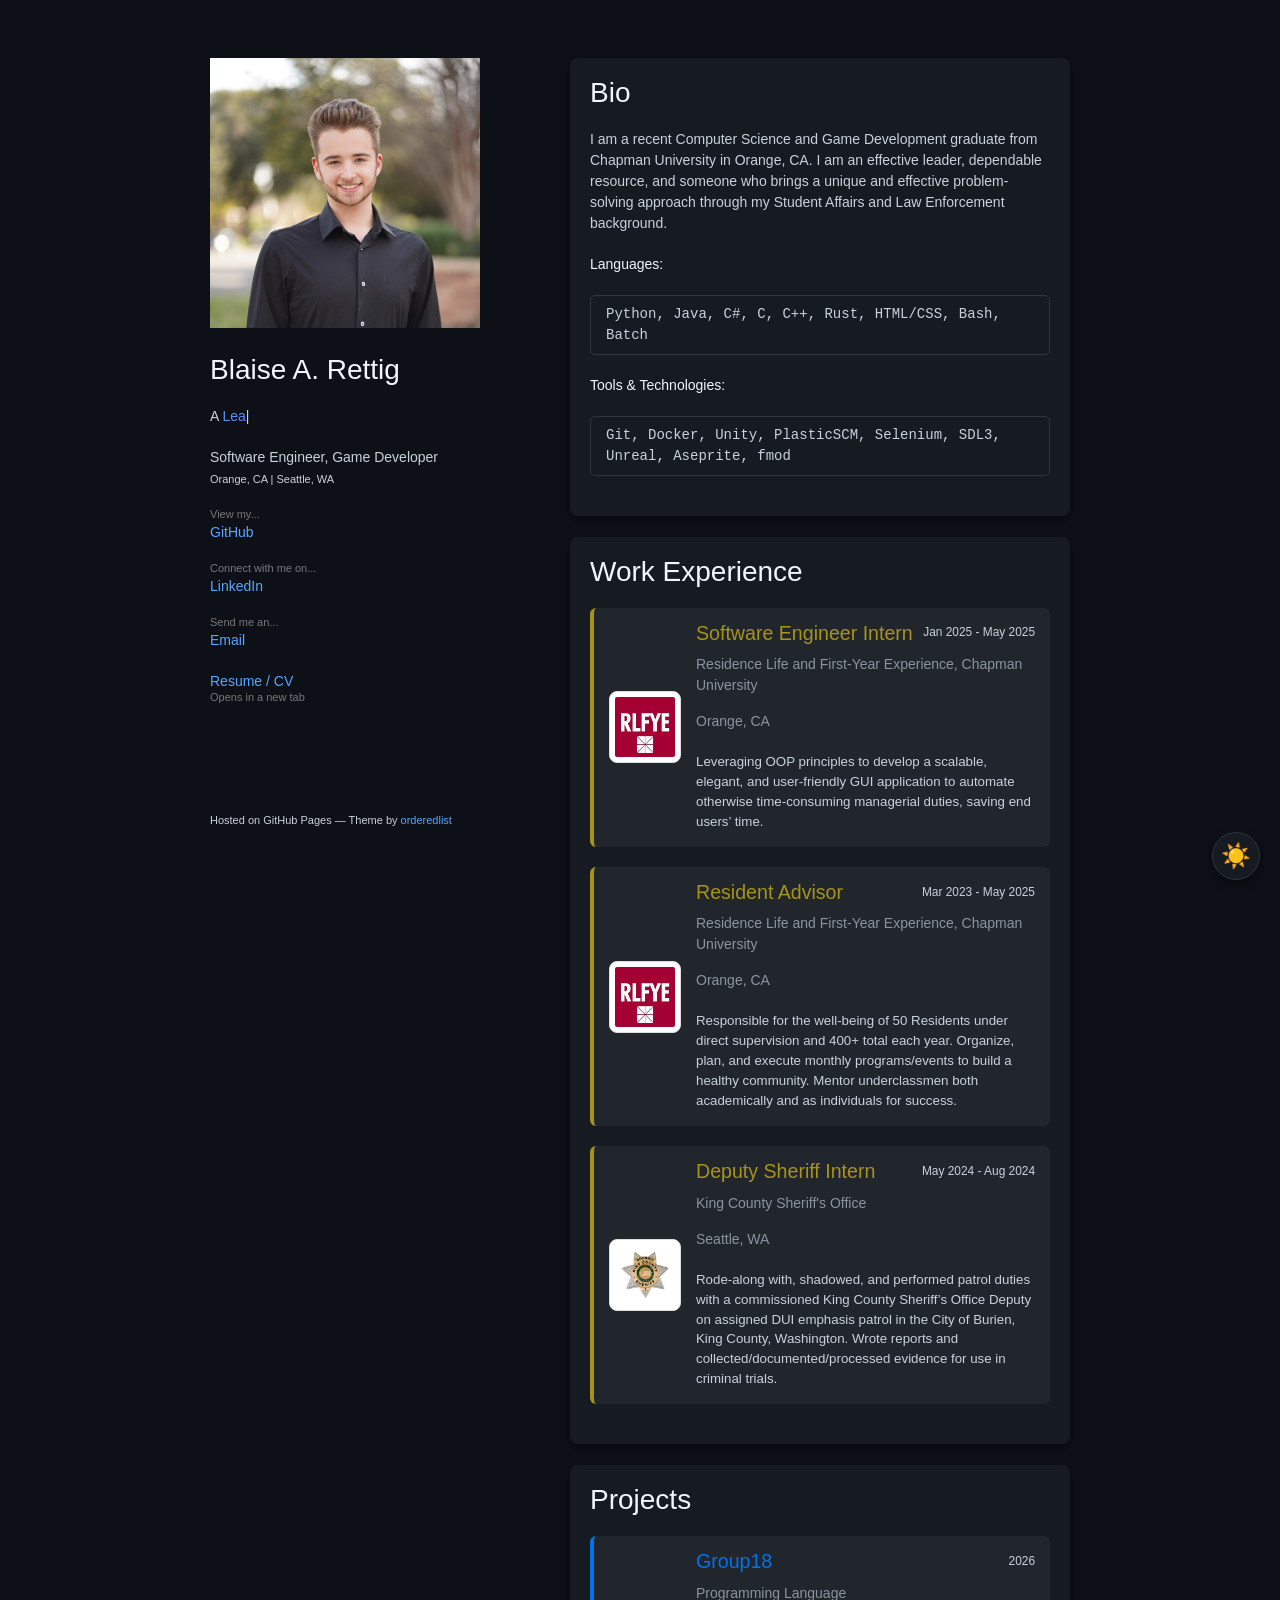
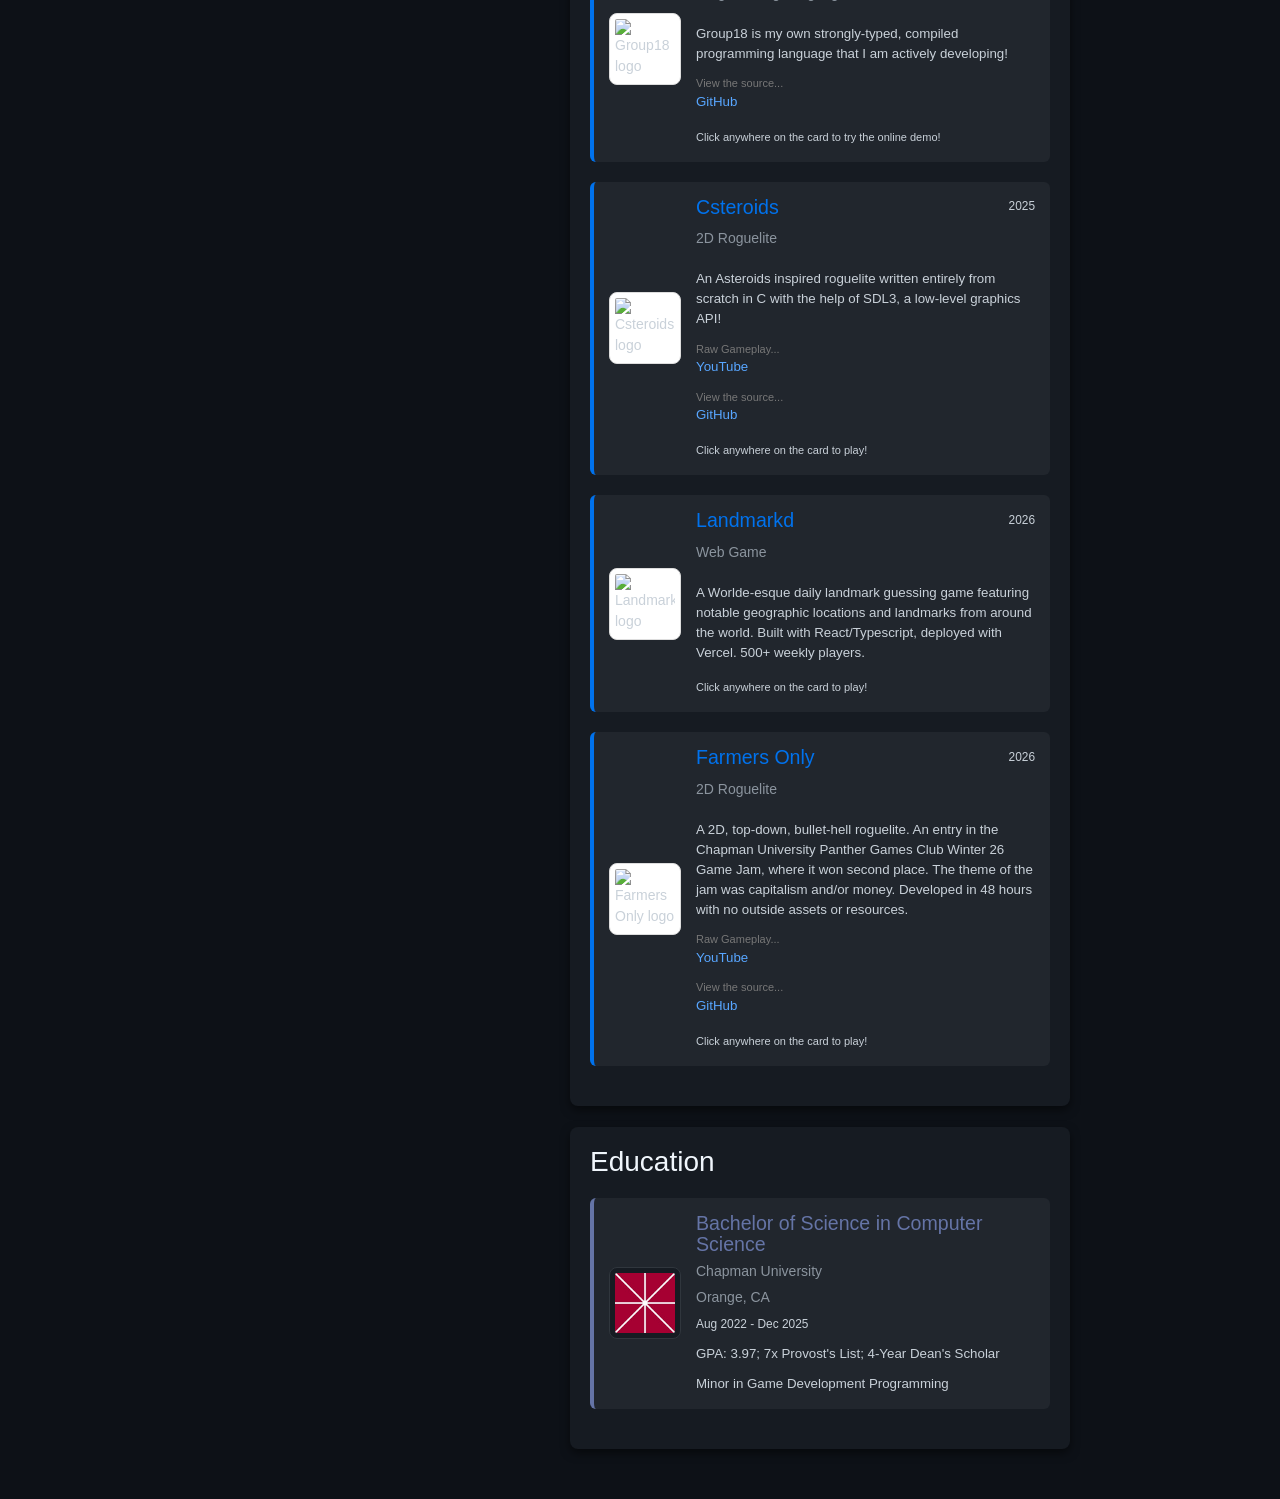
==== commit 05e16cc9: "update" ====
--- a/index.html
+++ b/index.html
@@ -137,7 +137,7 @@
                     <div class="project-content">
                         <div class="project-header">
                             <h3>Group18</h3>
-                            <span class="date">2025</span>
+                            <span class="date">2026</span>
                         </div>
                         <h4>Programming Language</h4>
                         <p>Group18 is my own strongly-typed, compiled programming language that I am actively
@@ -150,7 +150,7 @@
                 </div>
 
 
-                <div class="project-item" onclick="window.open('https://github.com/blaiserettig/Csteroids', '_blank')">
+                <div class="project-item" onclick="window.open('https://alx-r.itch.io/csteroids', '_blank')">
                     <img src="https://raw.githubusercontent.com/blaiserettig/Csteroids/refs/heads/main/screenshots/7.png"
                         alt="Csteroids logo" title="Csteroids logo">
                     <div class="project-content">
@@ -163,51 +163,45 @@
                             low-level graphics API!</p>
                         <p class="view"><a href="https://www.youtube.com/watch?v=QF_hU9Bs-Q4" target="_blank"
                                 onclick="event.stopPropagation();"><small>Raw Gameplay...</small>YouTube</a></p>
-                        <p class="view"><a href="https://alx-r.itch.io/csteroids" target="_blank"
-                                onclick="event.stopPropagation();"><small>Play it here...</small>Itch.io</a></p>
-                        <p class="view"><small>Click anywhere on the card to visit the GitHub Repo!</small></p>
-                    </div>
-                </div>
-
-
-                <div class="project-item" onclick="window.open('https://github.com/blaiserettig/C2', '_blank')">
-                    <img src="assets/img/C2_LOGO.png" alt="C2 logo" title="C2 logo">
+                        <p class="view"><a href="https://github.com/blaiserettig/Csteroids" target="_blank"
+                            onclick="event.stopPropagation();"><small>View the source...</small>GitHub</a></p>
+                        <p class="view"><small>Click anywhere on the card to play!</small></p>
+                    </div>
+                </div>
+
+                <div class="project-item" onclick="window.open('https://landmarkdgame.com', '_blank')">
+                    <img src="https://raw.githubusercontent.com/blaiserettig/blaiserettig.github.io/0ad024acb6ee9a8318490c35d4e4947cda760385/assets/img/LANDMARKD_LOGO.svg"
+                        alt="Landmarkd logo" title="Landmarkd logo">
                     <div class="project-content">
                         <div class="project-header">
-                            <h3>C2</h3>
-                            <span class="date">2025</span>
-                        </div>
-                        <h4>GUI Application</h4>
-                        <p>C2 is a project I developed as part of my Software Engineering Internship with Residence Life
-                            and First-Year Experience (RLFYE) at Chapman University.
-
-                            It is a GUI tool written in Python with the use of DearPyGui and Selenium to network and
-                            automate form submissions on the housing management system RLFYE uses, Roompact.</p>
-                        <p class="view"><small>Click anywhere on the card to visit the GitHub Repo!</small></p>
-                    </div>
-                </div>
-
-                <div class="project-item"
-                    onclick="openModal('Banish The Light', ['assets/img/BTL_PREVIEW_1.png', 'assets/img/BTL_PREVIEW_2.PNG', 'assets/img/BTL_PREVIEW_3.PNG', 'assets/img/BTL_PREVIEW_4.png', 'assets/img/BTL_PREVIEW_5.png'])">
-                    <img src="assets/img/BTL_LOGO.png" alt="BTL logo" title="BTL logo">
+                            <h3>Landmarkd</h3>
+                            <span class="date">2026</span>
+                        </div>
+                        <h4>Web Game</h4>
+                        <p>A Worlde-esque daily landmark guessing game featuring notable geographic locations and landmarks from around the world. Built with React/Typescript, deployed with Vercel. 500+ weekly players.</p>
+                        <p class="view"><small>Click anywhere on the card to play!</small></p>
+                    </div>
+                </div>
+
+                <div class="project-item" onclick="window.open('https://alx-r.itch.io/farmers-only', '_blank')">
+                    <img src="https://raw.githubusercontent.com/blaiserettig/blaiserettig.github.io/refs/heads/main/assets/img/FARMERS_ONLY_LOGO.png"
+                        alt="Farmers Only logo" title="Farmers Only logo">
                     <div class="project-content">
                         <div class="project-header">
-                            <h3>Banish The Light</h3>
-                            <span class="date">2025</span>
-                        </div>
-                        <h4>2D Roguelike</h4>
-                        <p>A 2D, dungeon-crawling Roguelike in active development as part of the Game Development
-                            Capstone at Chapman University.</p>
-                        <p class="view"><a href="https://www.youtube.com/watch?v=46t07EOdlh8" target="_blank"
-                                onclick="event.stopPropagation();"><small>View the trailer...</small>YouTube</a></p>
-                        <p class="view"><a href="https://tplatt.itch.io/banish-the-light" target="_blank"
-                                onclick="event.stopPropagation();"><small>EARLY early access build...</small>Itch.io</a>
-                        </p>
-                        <p class="view"><a href="" target="_blank" onclick="event.stopPropagation();"><small>Wishlist on
-                                    Steam...</small>Coming Soon</a></p>
-                    </div>
-                </div>
-            </div>
+                            <h3>Farmers Only</h3>
+                            <span class="date">2026</span>
+                        </div>
+                        <h4>2D Roguelite</h4>
+                        <p>A 2D, top-down, bullet-hell roguelite. An entry in the Chapman University Panther Games Club Winter 26 Game Jam, where it won second place. The theme of the jam was capitalism and/or money. Developed in 48 hours with no outside assets or resources.</p>
+                        <p class="view"><a href="https://www.youtube.com/watch?v=nuzEj1MbJMw" target="_blank"
+                                onclick="event.stopPropagation();"><small>Raw Gameplay...</small>YouTube</a></p>
+                        <p class="view"><a href="https://github.com/IsaacB32/BillionaireSmash" target="_blank"
+                            onclick="event.stopPropagation();"><small>View the source...</small>GitHub</a></p>
+                        <p class="view"><small>Click anywhere on the card to play!</small></p>
+                    </div>
+                </div>
+
+            </div><br>
 
             <!-- Modal -->
             <div id="project-modal" class="modal">
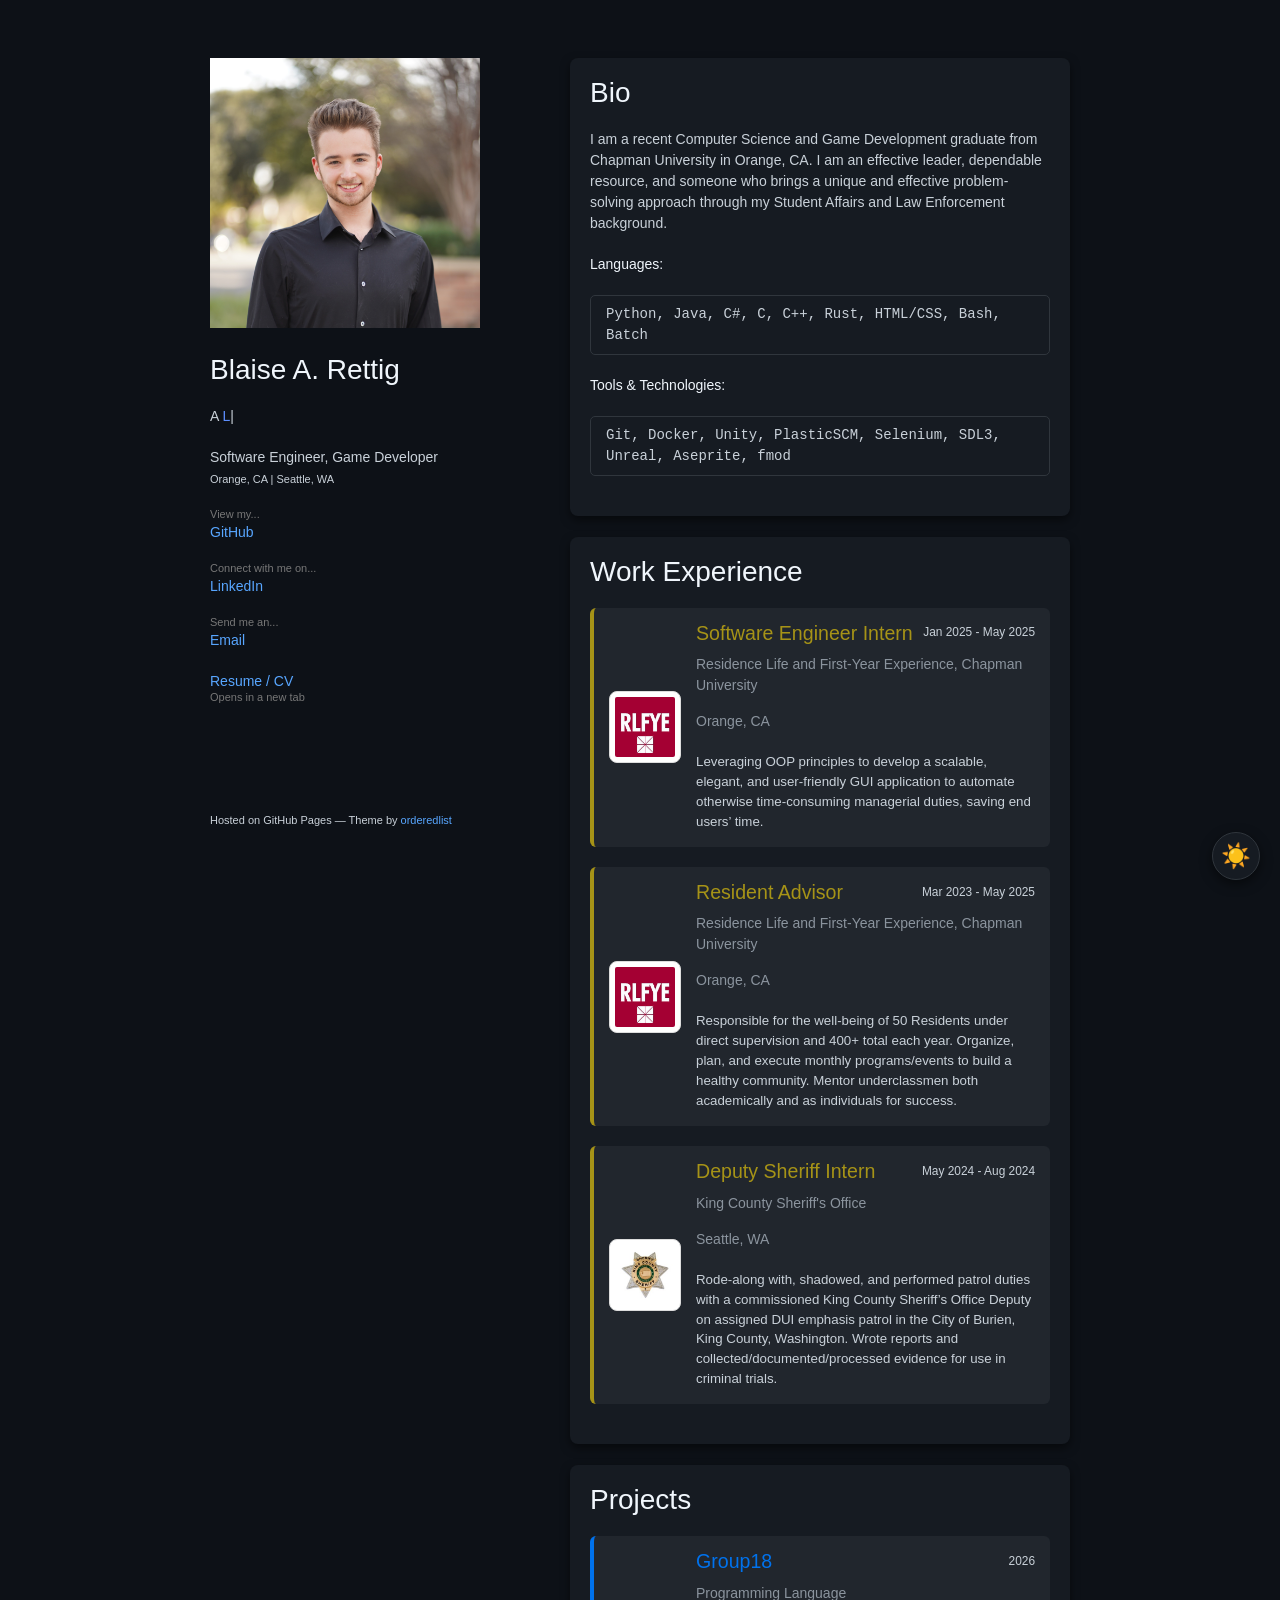
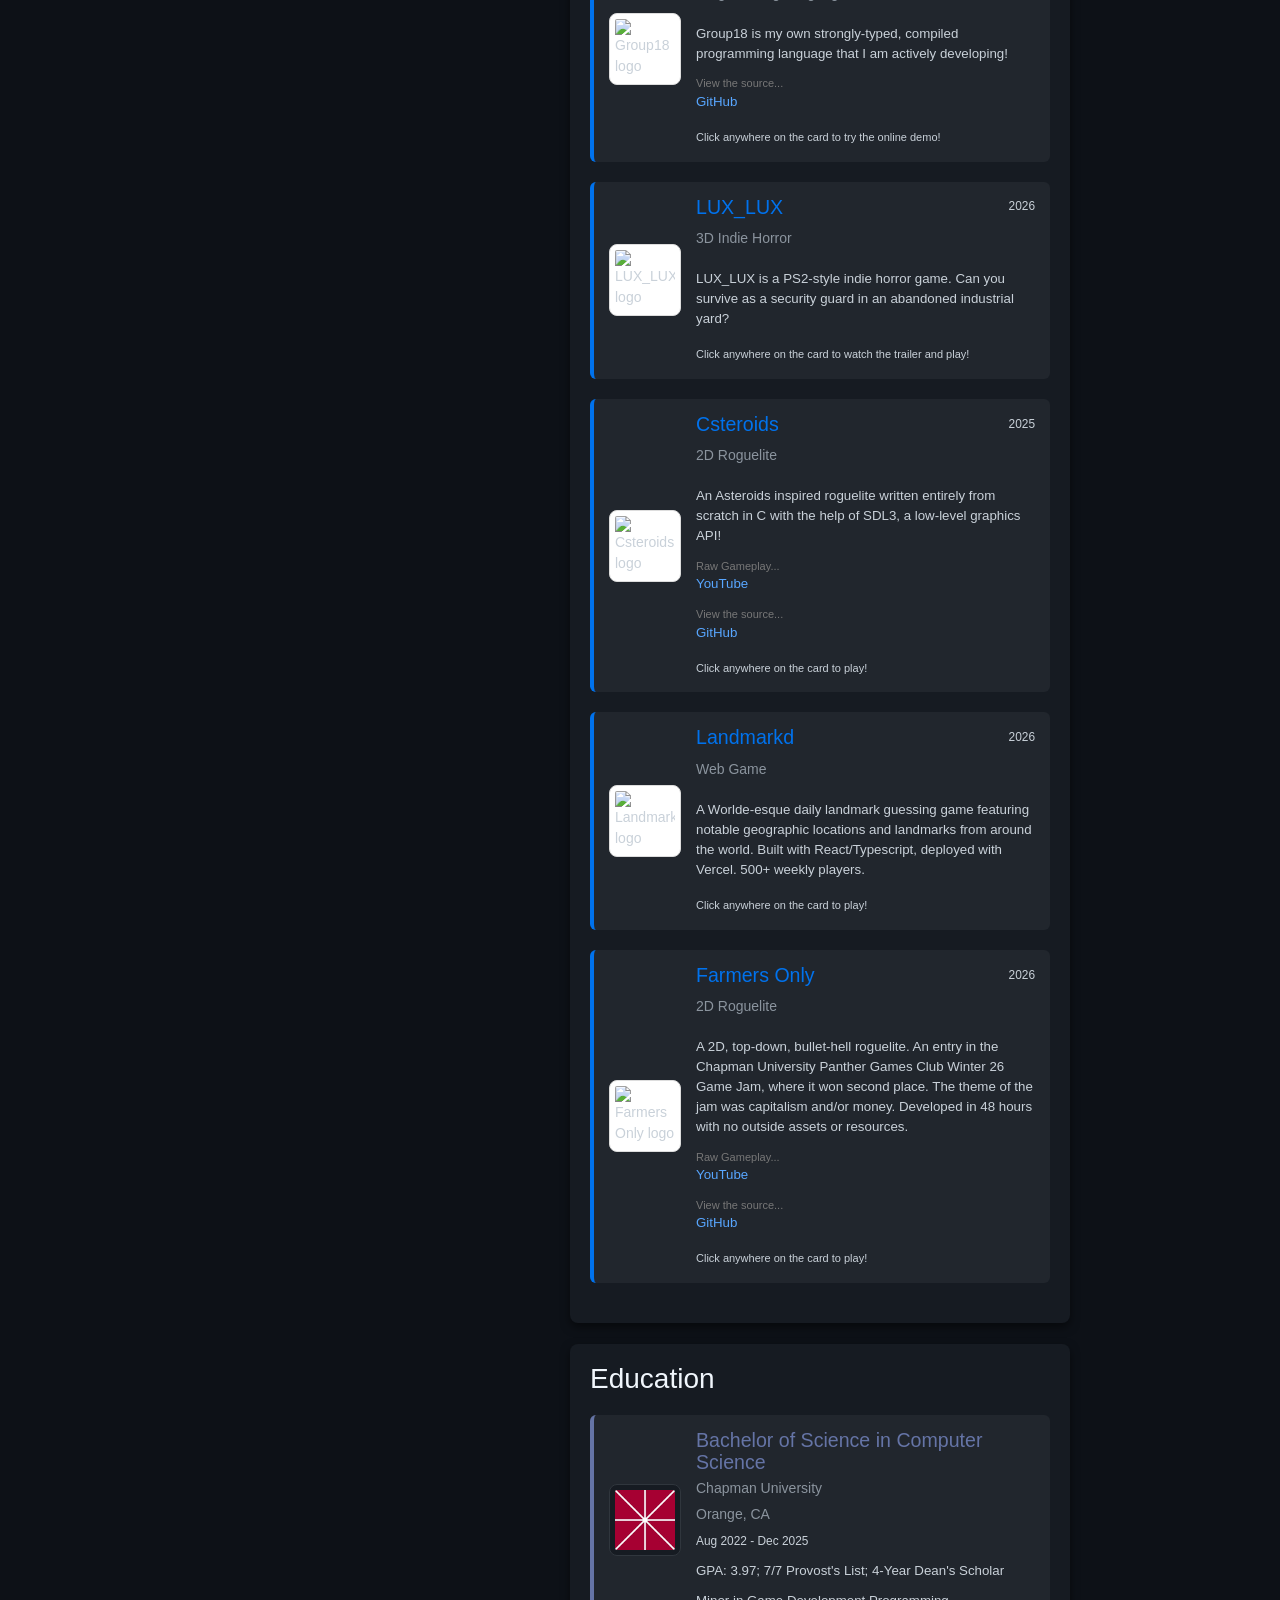
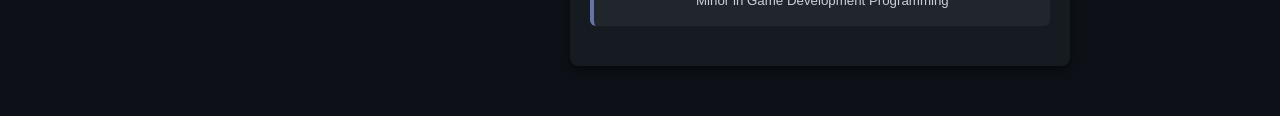
==== commit 0ef53f22: "update" ====
--- a/index.html
+++ b/index.html
@@ -146,6 +146,22 @@
                         <p class="view"><a href="https://github.com/blaiserettig/Group18" target="_blank"
                                 onclick="event.stopPropagation();"><small>View the source...</small>GitHub</a></p>
                         <p class="view"><small>Click anywhere on the card to try the online demo!</small></p>
+                    </div>
+                </div>
+
+
+                <div class="project-item" onclick="window.open('https://alx-r.itch.io/lux-lux', '_blank')">
+                    <img src="https://raw.githubusercontent.com/blaiserettig/psx/refs/heads/main/Assets/dist/img/CllientIcon64x64.png?token=GHSAT0AAAAAADTZGWZUPNQR3FYI65DGS3AG2M223LA"
+                        alt="LUX_LUX logo" title="LUX_LUX logo">
+                    <div class="project-content">
+                        <div class="project-header">
+                            <h3>LUX_LUX</h3>
+                            <span class="date">2026</span>
+                        </div>
+                        <h4>3D Indie Horror</h4>
+                        <p>LUX_LUX is a PS2-style indie horror game. Can you survive as a security guard in an abandoned industrial yard?
+                        </p>
+                        <p class="view"><small>Click anywhere on the card to watch the trailer and play!</small></p>
                     </div>
                 </div>
 
@@ -307,7 +323,7 @@
                         <h4>Chapman University</h4>
                         <h4>Orange, CA</h4>
                         <span class="date">Aug 2022 - Dec 2025</span>
-                        <p>GPA: 3.97; 7x Provost's List; 4-Year Dean's Scholar </p>
+                        <p>GPA: 3.97; 7/7 Provost's List; 4-Year Dean's Scholar </p>
                         <p>Minor in Game Development Programming </p>
                     </div>
                 </div>
